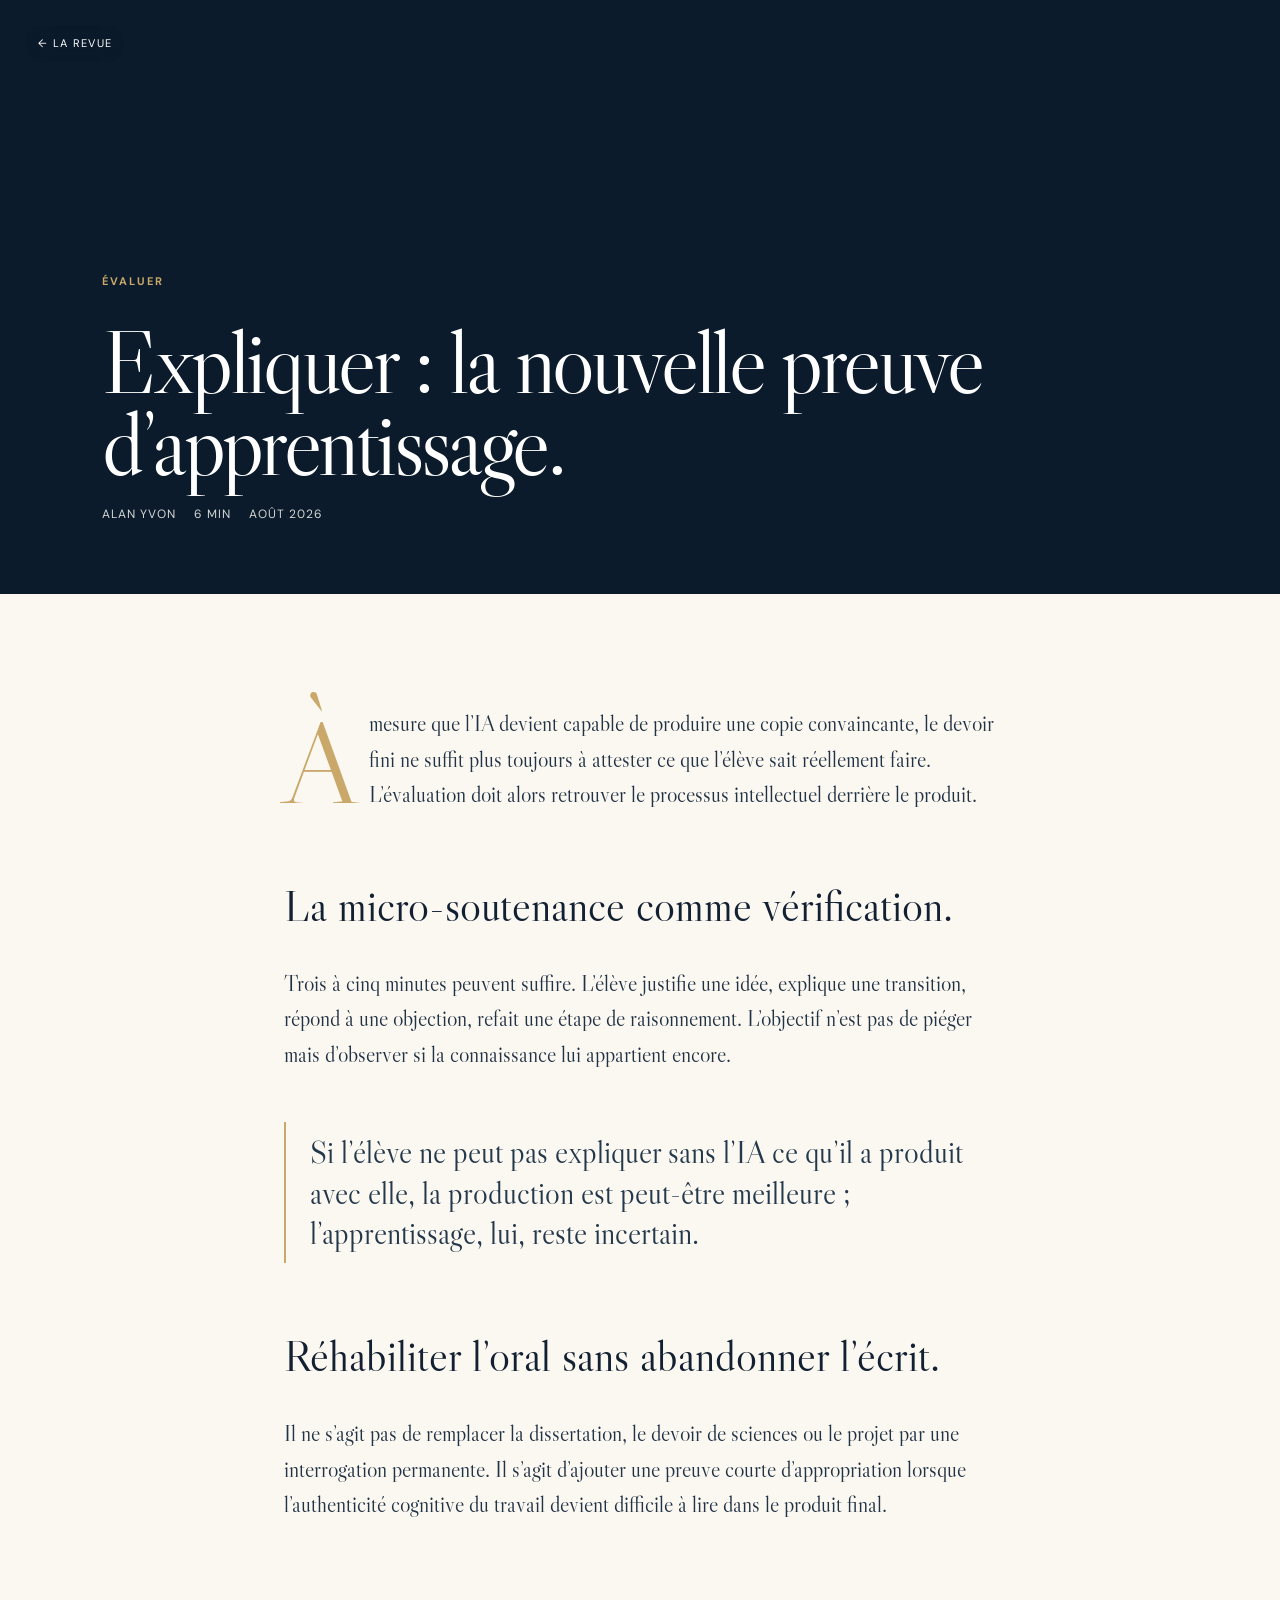
==== article-expliquer.html @ 268024e8 "Add files via upload" ====
<!doctype html><html lang="fr"><head><meta charset="utf-8"><meta name="viewport" content="width=device-width, initial-scale=1"><title>Expliquer : la nouvelle preuve d’apprentissage</title><link rel="preconnect" href="https://fonts.googleapis.com"><link rel="preconnect" href="https://fonts.gstatic.com" crossorigin><link href="https://fonts.googleapis.com/css2?family=DM+Sans:wght@400;500;600;700&family=Libre+Caslon+Display&display=swap" rel="stylesheet"><link rel="stylesheet" href="styles.css"></head><body><a class="back-home" href="index.html">← La revue</a><section class="article-hero"><p class="kicker">Évaluer</p><h1>Expliquer : la nouvelle preuve d’apprentissage.</h1><div class="meta"><span>Alan Yvon</span><span>6 min</span><span>Août 2026</span></div></section><article class="article-body"><p>À mesure que l’IA devient capable de produire une copie convaincante, le devoir fini ne suffit plus toujours à attester ce que l’élève sait réellement faire. L’évaluation doit alors retrouver le processus intellectuel derrière le produit.</p><h2>La micro-soutenance comme vérification.</h2><p>Trois à cinq minutes peuvent suffire. L’élève justifie une idée, explique une transition, répond à une objection, refait une étape de raisonnement. L’objectif n’est pas de piéger mais d’observer si la connaissance lui appartient encore.</p><blockquote>Si l’élève ne peut pas expliquer sans l’IA ce qu’il a produit avec elle, la production est peut-être meilleure ; l’apprentissage, lui, reste incertain.</blockquote><h2>Réhabiliter l’oral sans abandonner l’écrit.</h2><p>Il ne s’agit pas de remplacer la dissertation, le devoir de sciences ou le projet par une interrogation permanente. Il s’agit d’ajouter une preuve courte d’appropriation lorsque l’authenticité cognitive du travail devient difficile à lire dans le produit final.</p></article></body></html>
---- styles.css ----
:root{
  --navy:#0b1b2b;
  --navy-2:#10263c;
  --cream:#f4efe4;
  --paper:#fbf8f1;
  --gold:#c9a86a;
  --ink:#122032;
  --muted:#6f746f;
  --line:rgba(18,32,50,.16);
  --white:#fffdf8;
  --shadow:0 20px 60px rgba(7,22,38,.12);
}
*{box-sizing:border-box}
html{scroll-behavior:smooth}
body{margin:0;background:var(--paper);color:var(--ink);font-family:"DM Sans",system-ui,-apple-system,BlinkMacSystemFont,"Segoe UI",sans-serif;line-height:1.55}
a{color:inherit;text-decoration:none}
img{max-width:100%;display:block}
.site-shell{overflow:hidden}
.topline{height:5px;background:linear-gradient(90deg,var(--gold),#e8d7b4,var(--gold))}
.header{position:fixed;z-index:50;top:5px;left:0;right:0;display:flex;align-items:center;justify-content:space-between;padding:18px 28px;color:var(--white);mix-blend-mode:normal;transition:.35s;background:linear-gradient(180deg,rgba(11,27,43,.78),rgba(11,27,43,0))}
.header.scrolled{background:rgba(11,27,43,.96);backdrop-filter:blur(18px);box-shadow:0 10px 30px rgba(0,0,0,.12)}
.brand{display:flex;gap:14px;align-items:center}
.brand-mark{width:38px;height:38px;border:1px solid rgba(255,255,255,.45);display:grid;place-items:center;border-radius:50%;font-family:"Libre Caslon Display",serif;font-size:18px;color:var(--gold)}
.brand-copy{display:flex;flex-direction:column;line-height:1.05}
.brand-copy strong{font-family:"Libre Caslon Display",serif;font-size:21px;font-weight:400;letter-spacing:.01em}
.brand-copy span{font-size:10px;letter-spacing:.14em;text-transform:uppercase;color:#e6d7b8;margin-top:3px}
.nav{display:flex;gap:22px;align-items:center;font-size:11px;letter-spacing:.09em;text-transform:uppercase}
.nav a{opacity:.86}.nav a:hover{opacity:1;color:var(--gold)}
.index-btn{border:1px solid rgba(255,255,255,.45);padding:10px 13px;border-radius:999px;cursor:pointer;background:transparent;color:white;font:inherit;letter-spacing:.09em;text-transform:uppercase}
.hero{min-height:100vh;background:var(--navy);color:var(--white);display:grid;grid-template-columns:1.08fr .92fr;position:relative}
.hero::before{content:"";position:absolute;inset:0;background:radial-gradient(circle at 72% 30%,rgba(201,168,106,.15),transparent 28%),linear-gradient(135deg,transparent 0 48%,rgba(255,255,255,.025) 48% 49%,transparent 49% 100%)}
.hero-copy{padding:150px 5.5vw 90px;display:flex;flex-direction:column;justify-content:center;position:relative;z-index:2}
.kicker{font-size:11px;letter-spacing:.18em;text-transform:uppercase;color:var(--gold);font-weight:700}
.hero h1{font-family:"Libre Caslon Display",serif;font-weight:400;font-size:clamp(56px,7vw,116px);line-height:.88;letter-spacing:-.045em;margin:24px 0 24px;max-width:1000px}
.hero h1 em{font-style:italic;color:#ead9b6}
.hero-deck{max-width:670px;font-family:"Libre Caslon Display",serif;font-size:clamp(21px,2vw,31px);line-height:1.25;color:#f0eadf;margin:0 0 28px}
.meta{display:flex;gap:18px;align-items:center;font-size:12px;color:#d6d7d6;text-transform:uppercase;letter-spacing:.08em}
.read-link{display:inline-flex;align-items:center;gap:12px;margin-top:28px;color:var(--gold);font-size:12px;font-weight:700;letter-spacing:.12em;text-transform:uppercase}
.read-link::after{content:"→";font-size:18px;transition:.2s}.read-link:hover::after{transform:translateX(5px)}
.hero-art{position:relative;display:grid;place-items:center;overflow:hidden}
.prism-scene{width:min(78%,620px);aspect-ratio:1/1;position:relative;filter:drop-shadow(0 30px 60px rgba(0,0,0,.25))}
.prism-outline{position:absolute;inset:12%;clip-path:polygon(50% 0,100% 88%,0 88%);border:1px solid transparent;background:linear-gradient(150deg,rgba(255,255,255,.34),rgba(255,255,255,.04));opacity:.9}
.beam{position:absolute;height:1px;background:linear-gradient(90deg,transparent,var(--gold),#fff6de,transparent);transform-origin:left center;opacity:.9}
.beam.b1{width:74%;left:0;top:45%;transform:rotate(-5deg)}
.beam.b2{width:78%;left:45%;top:46%;transform:rotate(13deg)}
.beam.b3{width:75%;left:45%;top:46%;transform:rotate(-17deg)}
.beam.b4{width:68%;left:45%;top:46%;transform:rotate(29deg)}
.hero-number{position:absolute;right:4vw;bottom:3vh;font-family:"Libre Caslon Display",serif;font-size:18vw;color:rgba(255,255,255,.035);line-height:1;z-index:1}
.scroll-cue{position:absolute;bottom:24px;left:5.5vw;font-size:10px;letter-spacing:.16em;text-transform:uppercase;color:#d9d2c4;display:flex;gap:12px;align-items:center;z-index:3}
.scroll-cue i{display:block;width:50px;height:1px;background:var(--gold)}
.section{padding:110px 5.5vw}
.intro{background:var(--cream);display:grid;grid-template-columns:.75fr 1.25fr;gap:10vw;align-items:start}
.section-no{font-family:"Libre Caslon Display",serif;font-size:16vw;color:rgba(11,27,43,.06);line-height:.8}
.intro h2,.editorial h2,.terrain h2,.newsletter h2{font-family:"Libre Caslon Display",serif;font-weight:400;font-size:clamp(44px,5vw,78px);line-height:.98;margin:0 0 26px;letter-spacing:-.025em}
.intro p{font-size:18px;max-width:760px;color:#344252}
.statement{font-family:"Libre Caslon Display",serif;font-size:clamp(28px,3vw,48px);line-height:1.15;margin-top:40px;padding-left:26px;border-left:2px solid var(--gold)}
.prisme{background:var(--navy);color:white;padding:120px 5.5vw;position:relative}
.prisme-head{display:flex;justify-content:space-between;gap:60px;align-items:end;margin-bottom:60px}
.prisme h2{font-family:"Libre Caslon Display",serif;font-size:clamp(72px,10vw,160px);font-weight:400;letter-spacing:-.06em;margin:0;line-height:.8}
.prisme p{max-width:560px;color:#d7d9da;font-size:17px}
.prisme-grid{display:grid;grid-template-columns:repeat(6,1fr);border-top:1px solid rgba(255,255,255,.18);border-bottom:1px solid rgba(255,255,255,.18)}
.prisme-item{padding:32px 20px 40px;border-right:1px solid rgba(255,255,255,.14);min-height:240px;position:relative;transition:.3s;cursor:pointer}
.prisme-item:last-child{border-right:0}.prisme-item:hover,.prisme-item.active{background:rgba(201,168,106,.12)}
.prisme-letter{font-family:"Libre Caslon Display",serif;font-size:84px;color:var(--gold);line-height:1}
.prisme-word{font-size:12px;letter-spacing:.15em;text-transform:uppercase;margin-top:20px;color:#fff}
.prisme-desc{font-size:13px;color:#bdc1c3;margin-top:18px;opacity:.9}
.prisme-note{margin-top:28px;font-family:"Libre Caslon Display",serif;font-size:25px;color:#eadcc0}
.editorial{background:var(--paper)}
.editorial-head{display:flex;justify-content:space-between;align-items:end;gap:40px;margin-bottom:52px}
.editorial-grid{display:grid;grid-template-columns:1.35fr .65fr;gap:22px}
.article-card{border-top:1px solid var(--line);padding-top:18px;position:relative;min-height:260px;display:flex;flex-direction:column;justify-content:space-between}
.article-card.large{grid-row:span 2;min-height:560px;background:var(--cream);padding:32px}
.card-kicker{font-size:10px;letter-spacing:.16em;text-transform:uppercase;color:#8a6d3f;font-weight:700}
.article-card h3{font-family:"Libre Caslon Display",serif;font-size:clamp(28px,3vw,52px);line-height:1.02;font-weight:400;margin:16px 0 12px;letter-spacing:-.02em}
.article-card.large h3{font-size:clamp(48px,5vw,76px);max-width:830px}
.article-card p{color:#59616a;max-width:650px}
.card-foot{display:flex;justify-content:space-between;align-items:end;margin-top:28px;font-size:11px;letter-spacing:.08em;text-transform:uppercase;color:#70777d}
.arrow{font-size:28px;color:var(--gold)}
.terrain{background:linear-gradient(180deg,var(--cream),#efe8d9)}
.terrain-grid{display:grid;grid-template-columns:.9fr 1.1fr;gap:8vw;align-items:start}
.terrain-stack{display:grid;gap:18px}
.terrain-note{padding:26px;border:1px solid rgba(18,32,50,.13);background:rgba(255,255,255,.38)}
.terrain-note strong{font-family:"Libre Caslon Display",serif;font-size:28px;font-weight:400;display:block;margin-bottom:8px}
.index-panel{position:fixed;inset:0;background:rgba(11,27,43,.985);z-index:100;color:white;transform:translateY(-105%);transition:.45s cubic-bezier(.2,.8,.2,1);padding:90px 6vw 40px;overflow:auto}
.index-panel.open{transform:translateY(0)}
.index-close{position:absolute;top:28px;right:28px;background:none;border:1px solid rgba(255,255,255,.35);color:white;border-radius:999px;padding:10px 14px;cursor:pointer}
.index-panel h2{font-family:"Libre Caslon Display",serif;font-size:clamp(54px,8vw,120px);font-weight:400;margin:0 0 35px}
.index-links{display:grid;grid-template-columns:1fr 1fr;gap:0;border-top:1px solid rgba(255,255,255,.18)}
.index-links a{display:flex;justify-content:space-between;padding:22px 0;border-bottom:1px solid rgba(255,255,255,.18);font-family:"Libre Caslon Display",serif;font-size:clamp(28px,3vw,48px)}
.index-links span{font-family:"DM Sans",sans-serif;font-size:11px;letter-spacing:.12em;color:var(--gold);text-transform:uppercase}
.newsletter{background:var(--navy-2);color:white;display:grid;grid-template-columns:1.2fr .8fr;gap:10vw;align-items:end}
.newsletter p{color:#d2d6da;max-width:620px}
.subscribe{display:flex;border-bottom:1px solid rgba(255,255,255,.4)}
.subscribe input{flex:1;background:transparent;border:0;color:white;padding:16px 0;font:inherit;outline:none}.subscribe button{background:none;border:0;color:var(--gold);font-size:22px;cursor:pointer}
.footer{background:#081420;color:#aeb7bf;padding:30px 5.5vw 38px;display:flex;justify-content:space-between;gap:30px;font-size:11px;letter-spacing:.08em;text-transform:uppercase}
.article-hero{padding:150px 8vw 70px;background:var(--navy);color:white;min-height:66vh;display:flex;flex-direction:column;justify-content:end}
.article-hero h1{font-family:"Libre Caslon Display",serif;font-weight:400;font-size:clamp(56px,7vw,110px);line-height:.92;letter-spacing:-.04em;max-width:1200px;margin:20px 0}
.article-body{max-width:760px;margin:0 auto;padding:90px 24px 120px;font-family:"Libre Caslon Display",serif;font-size:22px;line-height:1.62;color:#223245}
.article-body p:first-of-type::first-letter{float:left;font-size:5.2em;line-height:.75;padding:14px 10px 0 0;color:var(--gold)}
.article-body h2{font-size:44px;line-height:1.05;margin-top:70px;font-weight:400;color:var(--ink)}
.article-body blockquote{margin:50px 0;padding:10px 0 10px 24px;border-left:2px solid var(--gold);font-size:31px;line-height:1.3;color:#24384b}
.back-home{position:fixed;z-index:40;top:25px;left:26px;color:white;font-size:11px;text-transform:uppercase;letter-spacing:.12em;background:rgba(11,27,43,.7);backdrop-filter:blur(10px);padding:10px 12px;border-radius:999px}
@media(max-width:900px){
 .header{padding:15px 18px}.nav{display:none}.brand-copy span{display:none}
 .hero{grid-template-columns:1fr;min-height:auto}.hero-copy{padding:130px 22px 70px;min-height:78vh}.hero-art{min-height:42vh}.hero-number{font-size:42vw}.scroll-cue{display:none}
 .section,.prisme{padding:78px 22px}.intro{grid-template-columns:1fr;gap:30px}.section-no{font-size:38vw}
 .prisme-head{display:block}.prisme h2{font-size:26vw}.prisme-grid{grid-template-columns:1fr 1fr}.prisme-item{min-height:210px}.prisme-item:nth-child(2n){border-right:0}
 .editorial-head{display:block}.editorial-grid{grid-template-columns:1fr}.article-card.large{min-height:450px}.terrain-grid,.newsletter{grid-template-columns:1fr;gap:50px}.index-links{grid-template-columns:1fr}.footer{flex-direction:column}
 .article-hero{padding:130px 22px 60px}.article-body{font-size:20px;padding-top:60px}.article-body h2{font-size:36px}
}
@media(max-width:560px){.prisme-grid{grid-template-columns:1fr}.prisme-item{border-right:0;border-bottom:1px solid rgba(255,255,255,.14);min-height:auto}.hero h1{font-size:16vw}.hero-deck{font-size:24px}.meta{flex-wrap:wrap}.article-card.large{padding:24px}.header{background:rgba(11,27,43,.9)}}
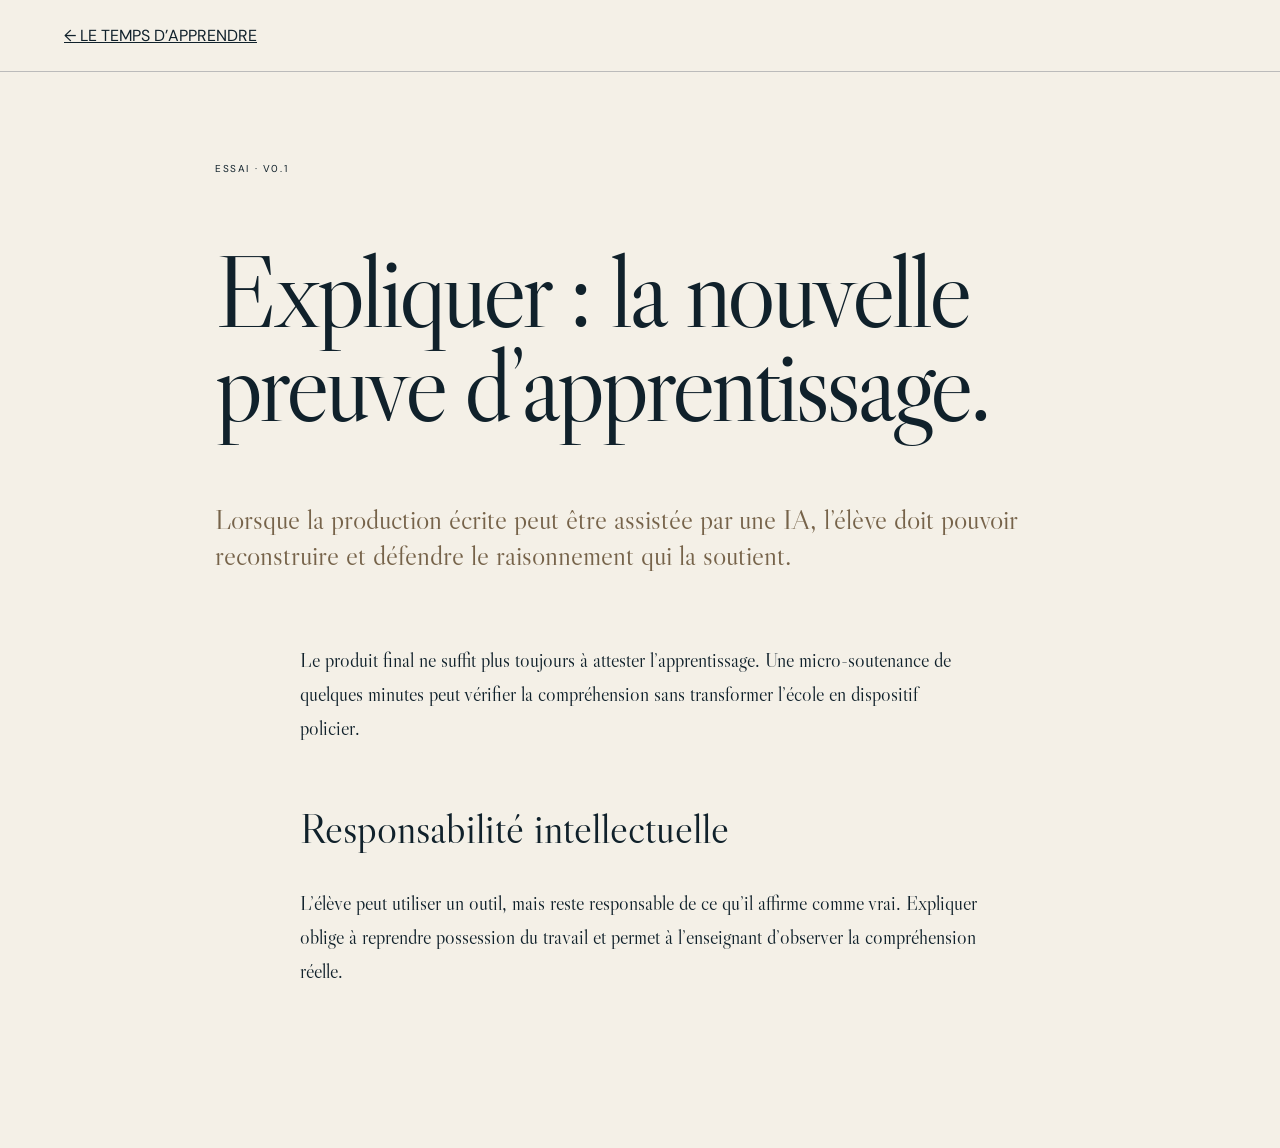
==== commit f197d703: "Add files via upload" ====
--- a/article-expliquer.html
+++ b/article-expliquer.html
@@ -1 +1 @@
-<!doctype html><html lang="fr"><head><meta charset="utf-8"><meta name="viewport" content="width=device-width, initial-scale=1"><title>Expliquer : la nouvelle preuve d’apprentissage</title><link rel="preconnect" href="https://fonts.googleapis.com"><link rel="preconnect" href="https://fonts.gstatic.com" crossorigin><link href="https://fonts.googleapis.com/css2?family=DM+Sans:wght@400;500;600;700&family=Libre+Caslon+Display&display=swap" rel="stylesheet"><link rel="stylesheet" href="styles.css"></head><body><a class="back-home" href="index.html">← La revue</a><section class="article-hero"><p class="kicker">Évaluer</p><h1>Expliquer : la nouvelle preuve d’apprentissage.</h1><div class="meta"><span>Alan Yvon</span><span>6 min</span><span>Août 2026</span></div></section><article class="article-body"><p>À mesure que l’IA devient capable de produire une copie convaincante, le devoir fini ne suffit plus toujours à attester ce que l’élève sait réellement faire. L’évaluation doit alors retrouver le processus intellectuel derrière le produit.</p><h2>La micro-soutenance comme vérification.</h2><p>Trois à cinq minutes peuvent suffire. L’élève justifie une idée, explique une transition, répond à une objection, refait une étape de raisonnement. L’objectif n’est pas de piéger mais d’observer si la connaissance lui appartient encore.</p><blockquote>Si l’élève ne peut pas expliquer sans l’IA ce qu’il a produit avec elle, la production est peut-être meilleure ; l’apprentissage, lui, reste incertain.</blockquote><h2>Réhabiliter l’oral sans abandonner l’écrit.</h2><p>Il ne s’agit pas de remplacer la dissertation, le devoir de sciences ou le projet par une interrogation permanente. Il s’agit d’ajouter une preuve courte d’appropriation lorsque l’authenticité cognitive du travail devient difficile à lire dans le produit final.</p></article></body></html>
+<!doctype html><html lang="fr"><head><meta charset="utf-8"><meta name="viewport" content="width=device-width,initial-scale=1"><title>Expliquer : la nouvelle preuve d’apprentissage.</title><link href="https://fonts.googleapis.com/css2?family=DM+Sans:wght@400;600&family=Libre+Caslon+Display&display=swap" rel="stylesheet"><style>body{margin:0;background:#f4f0e7;color:#10212b;font-family:"DM Sans"}header{padding:25px 5vw;border-bottom:1px solid #bbb}a{color:inherit}main{max-width:850px;margin:auto;padding:10vh 5vw}.k{font-size:10px;letter-spacing:.16em}h1{font:clamp(52px,8vw,105px)/.92 "Libre Caslon Display";letter-spacing:-.04em}.deck{font:28px/1.3 "Libre Caslon Display";color:#76634a}article{max-width:680px;margin:70px auto;font:20px/1.7 "Libre Caslon Display"}article h2{font:42px/1.1 "Libre Caslon Display";margin-top:60px}</style></head><body><header><a href="index.html">← LE TEMPS D’APPRENDRE</a></header><main><div class="k">ESSAI · V0.1</div><h1>Expliquer : la nouvelle preuve d’apprentissage.</h1><p class="deck">Lorsque la production écrite peut être assistée par une IA, l’élève doit pouvoir reconstruire et défendre le raisonnement qui la soutient.</p><article><p>Le produit final ne suffit plus toujours à attester l’apprentissage. Une micro-soutenance de quelques minutes peut vérifier la compréhension sans transformer l’école en dispositif policier.</p><h2>Responsabilité intellectuelle</h2><p>L’élève peut utiliser un outil, mais reste responsable de ce qu’il affirme comme vrai. Expliquer oblige à reprendre possession du travail et permet à l’enseignant d’observer la compréhension réelle.</p></article></main></body></html>
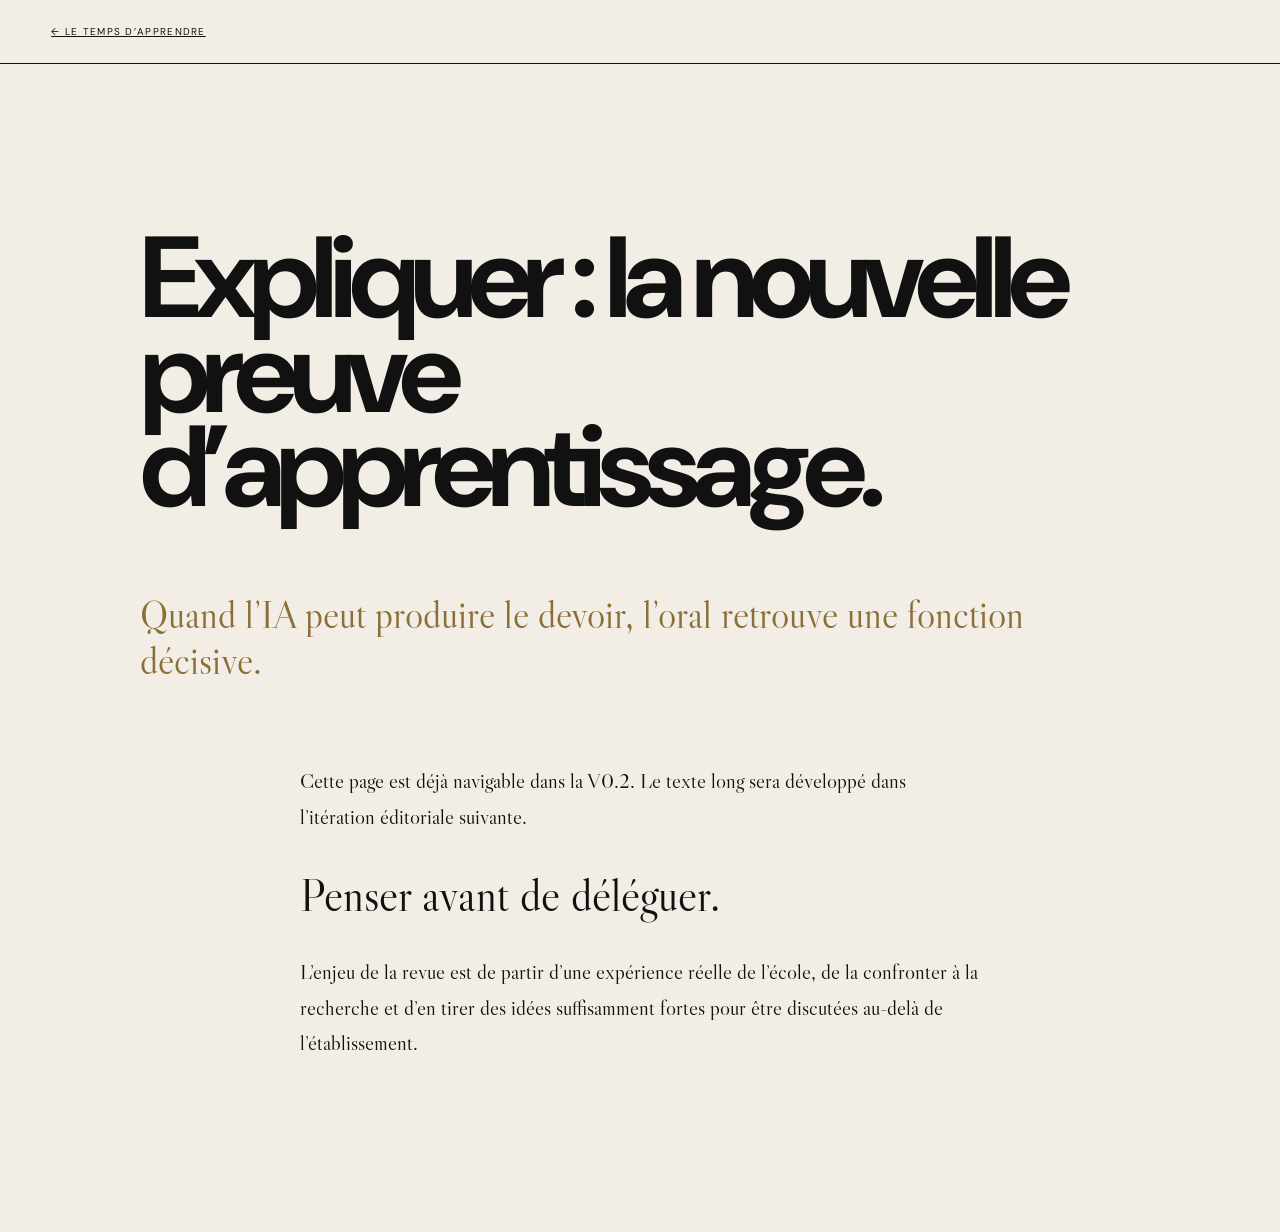
==== commit 1856d722: "Add files via upload" ====
--- a/article-expliquer.html
+++ b/article-expliquer.html
@@ -1 +1 @@
-<!doctype html><html lang="fr"><head><meta charset="utf-8"><meta name="viewport" content="width=device-width,initial-scale=1"><title>Expliquer : la nouvelle preuve d’apprentissage.</title><link href="https://fonts.googleapis.com/css2?family=DM+Sans:wght@400;600&family=Libre+Caslon+Display&display=swap" rel="stylesheet"><style>body{margin:0;background:#f4f0e7;color:#10212b;font-family:"DM Sans"}header{padding:25px 5vw;border-bottom:1px solid #bbb}a{color:inherit}main{max-width:850px;margin:auto;padding:10vh 5vw}.k{font-size:10px;letter-spacing:.16em}h1{font:clamp(52px,8vw,105px)/.92 "Libre Caslon Display";letter-spacing:-.04em}.deck{font:28px/1.3 "Libre Caslon Display";color:#76634a}article{max-width:680px;margin:70px auto;font:20px/1.7 "Libre Caslon Display"}article h2{font:42px/1.1 "Libre Caslon Display";margin-top:60px}</style></head><body><header><a href="index.html">← LE TEMPS D’APPRENDRE</a></header><main><div class="k">ESSAI · V0.1</div><h1>Expliquer : la nouvelle preuve d’apprentissage.</h1><p class="deck">Lorsque la production écrite peut être assistée par une IA, l’élève doit pouvoir reconstruire et défendre le raisonnement qui la soutient.</p><article><p>Le produit final ne suffit plus toujours à attester l’apprentissage. Une micro-soutenance de quelques minutes peut vérifier la compréhension sans transformer l’école en dispositif policier.</p><h2>Responsabilité intellectuelle</h2><p>L’élève peut utiliser un outil, mais reste responsable de ce qu’il affirme comme vrai. Expliquer oblige à reprendre possession du travail et permet à l’enseignant d’observer la compréhension réelle.</p></article></main></body></html>+<!doctype html><html lang="fr"><head><meta charset="utf-8"><meta name="viewport" content="width=device-width,initial-scale=1"><title>Expliquer : la nouvelle preuve d’apprentissage.</title><link href="https://fonts.googleapis.com/css2?family=DM+Sans:wght@400;700&family=Libre+Caslon+Display&display=swap" rel="stylesheet"><style>body{margin:0;background:#f2eee5;color:#111}header{padding:25px 4vw;border-bottom:1px solid;font:10px "DM Sans";letter-spacing:.13em}a{color:inherit}main{max-width:1000px;margin:auto;padding:10vh 5vw}h1{font:700 clamp(55px,9vw,120px)/.82 "DM Sans";letter-spacing:-.07em}.deck{font:clamp(24px,3vw,40px)/1.2 "Libre Caslon Display";color:#8b6e38}article{max-width:680px;margin:80px auto;font:21px/1.7 "Libre Caslon Display"}article h2{font:45px/1 "Libre Caslon Display"}</style></head><body><header><a href="index.html">← LE TEMPS D’APPRENDRE</a></header><main><h1>Expliquer : la nouvelle preuve d’apprentissage.</h1><p class="deck">Quand l’IA peut produire le devoir, l’oral retrouve une fonction décisive.</p><article><p>Cette page est déjà navigable dans la V0.2. Le texte long sera développé dans l’itération éditoriale suivante.</p><h2>Penser avant de déléguer.</h2><p>L’enjeu de la revue est de partir d’une expérience réelle de l’école, de la confronter à la recherche et d’en tirer des idées suffisamment fortes pour être discutées au-delà de l’établissement.</p></article></main></body></html>
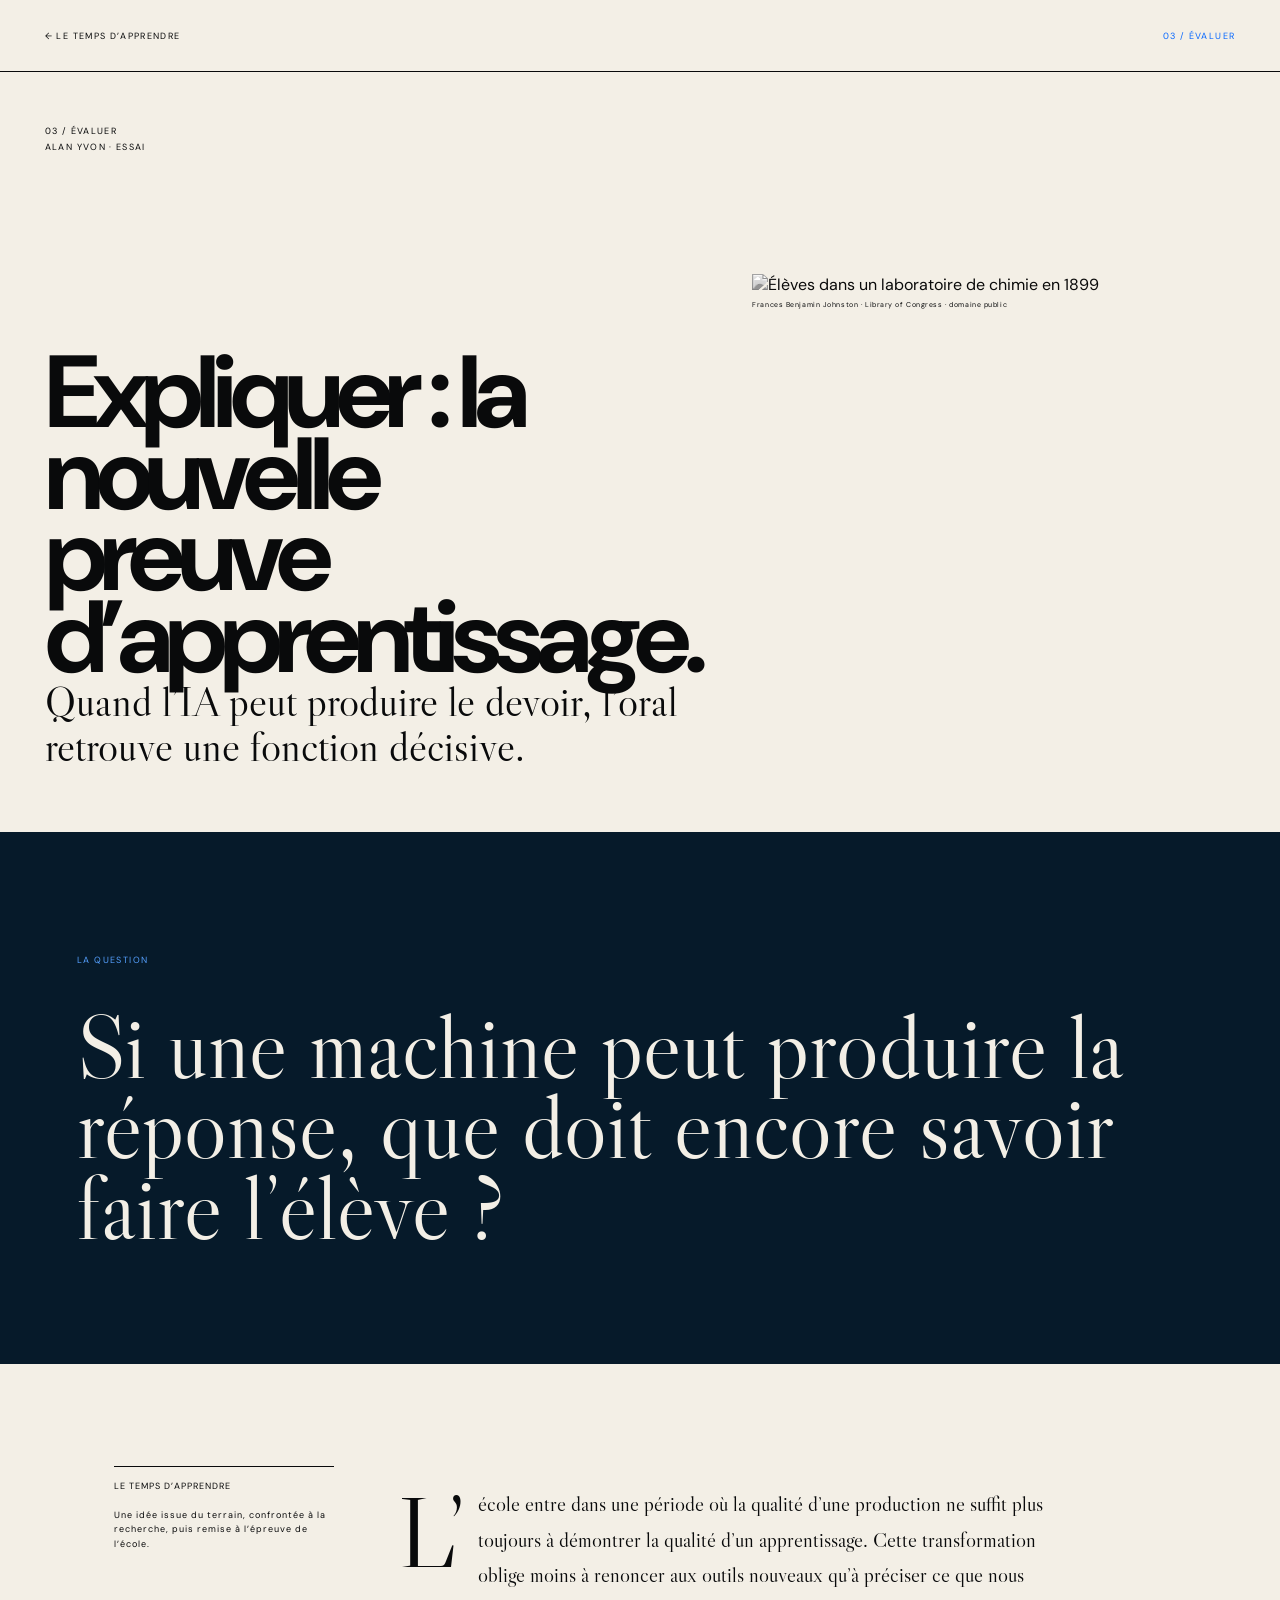
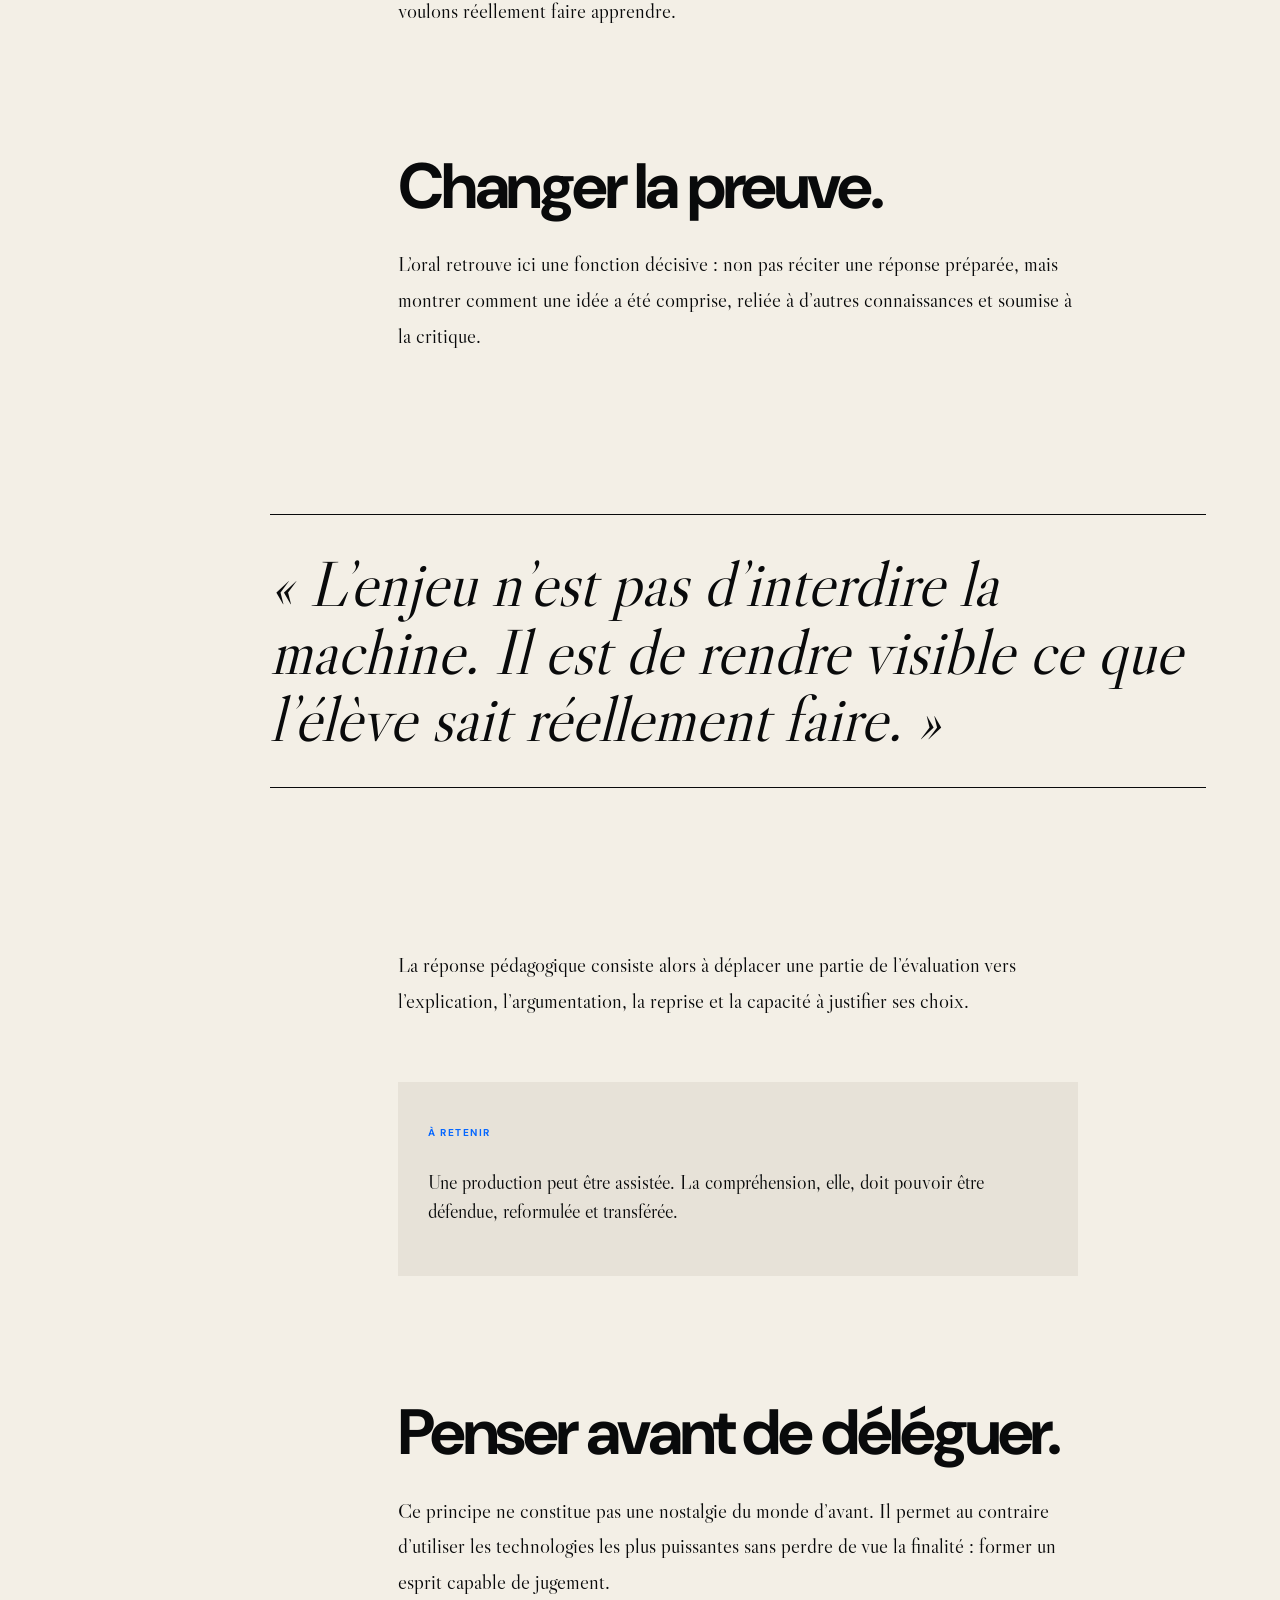
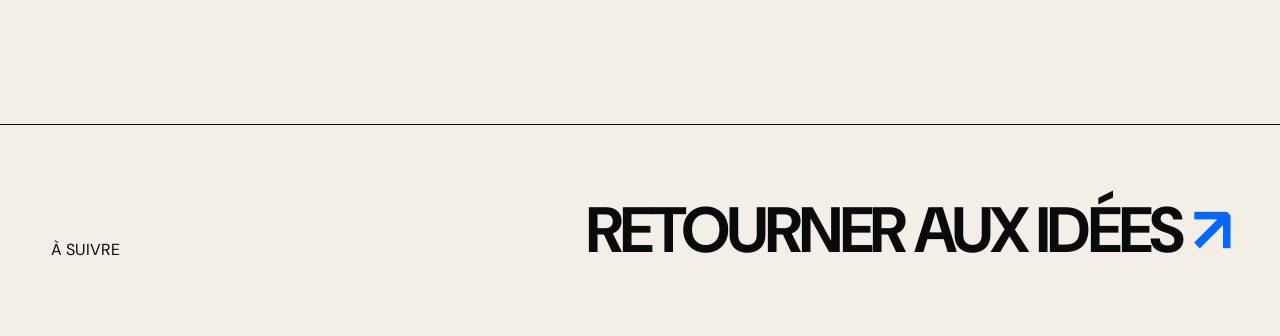
==== commit 7fd3a1ba: "Add files via upload" ====
--- a/article-expliquer.html
+++ b/article-expliquer.html
@@ -1 +1,6 @@
-<!doctype html><html lang="fr"><head><meta charset="utf-8"><meta name="viewport" content="width=device-width,initial-scale=1"><title>Expliquer : la nouvelle preuve d’apprentissage.</title><link href="https://fonts.googleapis.com/css2?family=DM+Sans:wght@400;700&family=Libre+Caslon+Display&display=swap" rel="stylesheet"><style>body{margin:0;background:#f2eee5;color:#111}header{padding:25px 4vw;border-bottom:1px solid;font:10px "DM Sans";letter-spacing:.13em}a{color:inherit}main{max-width:1000px;margin:auto;padding:10vh 5vw}h1{font:700 clamp(55px,9vw,120px)/.82 "DM Sans";letter-spacing:-.07em}.deck{font:clamp(24px,3vw,40px)/1.2 "Libre Caslon Display";color:#8b6e38}article{max-width:680px;margin:80px auto;font:21px/1.7 "Libre Caslon Display"}article h2{font:45px/1 "Libre Caslon Display"}</style></head><body><header><a href="index.html">← LE TEMPS D’APPRENDRE</a></header><main><h1>Expliquer : la nouvelle preuve d’apprentissage.</h1><p class="deck">Quand l’IA peut produire le devoir, l’oral retrouve une fonction décisive.</p><article><p>Cette page est déjà navigable dans la V0.2. Le texte long sera développé dans l’itération éditoriale suivante.</p><h2>Penser avant de déléguer.</h2><p>L’enjeu de la revue est de partir d’une expérience réelle de l’école, de la confronter à la recherche et d’en tirer des idées suffisamment fortes pour être discutées au-delà de l’établissement.</p></article></main></body></html>+<!doctype html><html lang="fr"><head><meta charset="utf-8"><meta name="viewport" content="width=device-width,initial-scale=1"><title>Expliquer : la nouvelle<br>preuve d’apprentissage. — Le Temps d’apprendre</title><link rel="preconnect" href="https://fonts.googleapis.com"><link rel="preconnect" href="https://fonts.gstatic.com" crossorigin><link href="https://fonts.googleapis.com/css2?family=DM+Sans:wght@400;500;600;700&family=Libre+Caslon+Display&display=swap" rel="stylesheet"><link rel="stylesheet" href="article.css"></head><body>
+<header class="article-top"><a href="index.html">← LE TEMPS D’APPRENDRE</a><span>03 / ÉVALUER</span></header>
+<main><section class="article-hero"><div class="article-meta">03 / ÉVALUER<br>ALAN YVON · ESSAI</div><div><h1>Expliquer : la nouvelle<br>preuve d’apprentissage.</h1><p class="deck">Quand l’IA peut produire le devoir, l’oral retrouve une fonction décisive.</p></div><figure class="article-photo"><img src="https://cdn.loc.gov/service/pnp/cph/3a10000/3a17000/3a17700/3a17787r.jpg" alt="Élèves dans un laboratoire de chimie en 1899"><figcaption>Frances Benjamin Johnston · Library of Congress · domaine public</figcaption></figure></section>
+<section class="question"><span>LA QUESTION</span><blockquote>Si une machine peut produire la réponse, que doit encore savoir faire l’élève ?</blockquote></section>
+<section class="article-body"><aside class="margin-note">LE TEMPS D’APPRENDRE<br><br>Une idée issue du terrain, confrontée à la recherche, puis remise à l’épreuve de l’école.</aside><article class="prose"><p>L’école entre dans une période où la qualité d’une production ne suffit plus toujours à démontrer la qualité d’un apprentissage. Cette transformation oblige moins à renoncer aux outils nouveaux qu’à préciser ce que nous voulons réellement faire apprendre.</p><h2>Changer la preuve.</h2><p>L’oral retrouve ici une fonction décisive : non pas réciter une réponse préparée, mais montrer comment une idée a été comprise, reliée à d’autres connaissances et soumise à la critique.</p><div class="pull">« L’enjeu n’est pas d’interdire la machine. Il est de rendre visible ce que l’élève sait réellement faire. »</div><p>La réponse pédagogique consiste alors à déplacer une partie de l’évaluation vers l’explication, l’argumentation, la reprise et la capacité à justifier ses choix.</p><div class="evidence"><b>À RETENIR</b><p>Une production peut être assistée. La compréhension, elle, doit pouvoir être défendue, reformulée et transférée.</p></div><h2>Penser avant de déléguer.</h2><p>Ce principe ne constitue pas une nostalgie du monde d’avant. Il permet au contraire d’utiliser les technologies les plus puissantes sans perdre de vue la finalité : former un esprit capable de jugement.</p></article></section>
+<section class="next"><span>À SUIVRE</span><a href="index.html#idees">RETOURNER AUX IDÉES <b>↗</b></a></section></main></body></html>
--- a/article.css
+++ b/article.css
@@ -0,0 +1 @@
+*{box-sizing:border-box}body{margin:0;background:#f3efe6;color:#090a0b;font-family:"DM Sans",sans-serif}a{color:inherit}.article-top{height:72px;border-bottom:1px solid;padding:0 3.5vw;display:flex;align-items:center;justify-content:space-between;font-size:9px;letter-spacing:.15em}.article-top a{text-decoration:none}.article-top span{color:#0667ff}.article-hero{min-height:760px;padding:5vw 3.5vw 3vw;position:relative;display:grid;grid-template-columns:1fr .9fr;gap:4vw;align-items:end}.article-meta{position:absolute;top:4vw;left:3.5vw;font-size:9px;letter-spacing:.15em;line-height:1.8}.article-hero h1{font:700 clamp(60px,8vw,125px)/.8 "DM Sans";letter-spacing:-.07em;margin:0;position:relative;z-index:2}.article-hero .deck{font:clamp(28px,3.3vw,50px)/1.05 "Libre Caslon Display";margin:0 0 2vw}.article-photo{height:520px;margin:0}.article-photo img{width:100%;height:100%;object-fit:cover;filter:grayscale(1)}figcaption{font-size:7px;letter-spacing:.08em;margin-top:5px}.question{background:#061a2a;color:#f3efe6;padding:9vw 6vw}.question span{font-size:9px;letter-spacing:.16em;color:#55a0ff}.question blockquote{margin:3vw 0 0;max-width:1200px;font:clamp(48px,7vw,105px)/.9 "Libre Caslon Display"}.article-body{max-width:1180px;margin:auto;padding:8vw 5vw;display:grid;grid-template-columns:220px minmax(0,680px);gap:5vw}.margin-note{font-size:9px;line-height:1.6;letter-spacing:.11em;border-top:1px solid;padding-top:12px}.prose{font:21px/1.7 "Libre Caslon Display"}.prose>p:first-child:first-letter{float:left;font:100px/.72 "Libre Caslon Display";padding:9px 12px 0 0}.prose h2{font:700 clamp(45px,5vw,72px)/.9 "DM Sans";letter-spacing:-.05em;margin:2em 0 .5em}.pull{margin:2.5em -10vw;font:italic clamp(35px,5vw,70px)/1.05 "Libre Caslon Display";border-top:1px solid;border-bottom:1px solid;padding:35px 0}.evidence{margin:3em 0;background:#e7e2d8;padding:30px;font-family:"DM Sans"}.evidence b{font-size:10px;letter-spacing:.15em;color:#0667ff}.evidence p{font:20px/1.45 "Libre Caslon Display"}.next{border-top:1px solid;padding:6vw 4vw;display:flex;justify-content:space-between;align-items:end}.next a{text-decoration:none;font:700 clamp(35px,5vw,70px)/.9 "DM Sans";letter-spacing:-.05em}.next b{color:#0667ff}@media(max-width:760px){.article-top{padding:0 5vw}.article-hero{min-height:auto;display:block;padding:30vw 4vw 12vw}.article-meta{top:9vw;left:5vw}.article-hero h1{font-size:14vw}.article-hero .deck{font-size:7.2vw;margin:8vw 0}.article-photo{height:460px;margin:8vw -4vw 0 14vw}.question{padding:16vw 5vw}.question blockquote{font-size:12vw}.article-body{display:block;padding:14vw 6vw}.margin-note{margin-bottom:12vw}.prose{font-size:20px}.pull{margin:2.5em -2vw;font-size:9vw}.next{padding:12vw 5vw;display:block}.next a{display:block;margin-top:20px}}
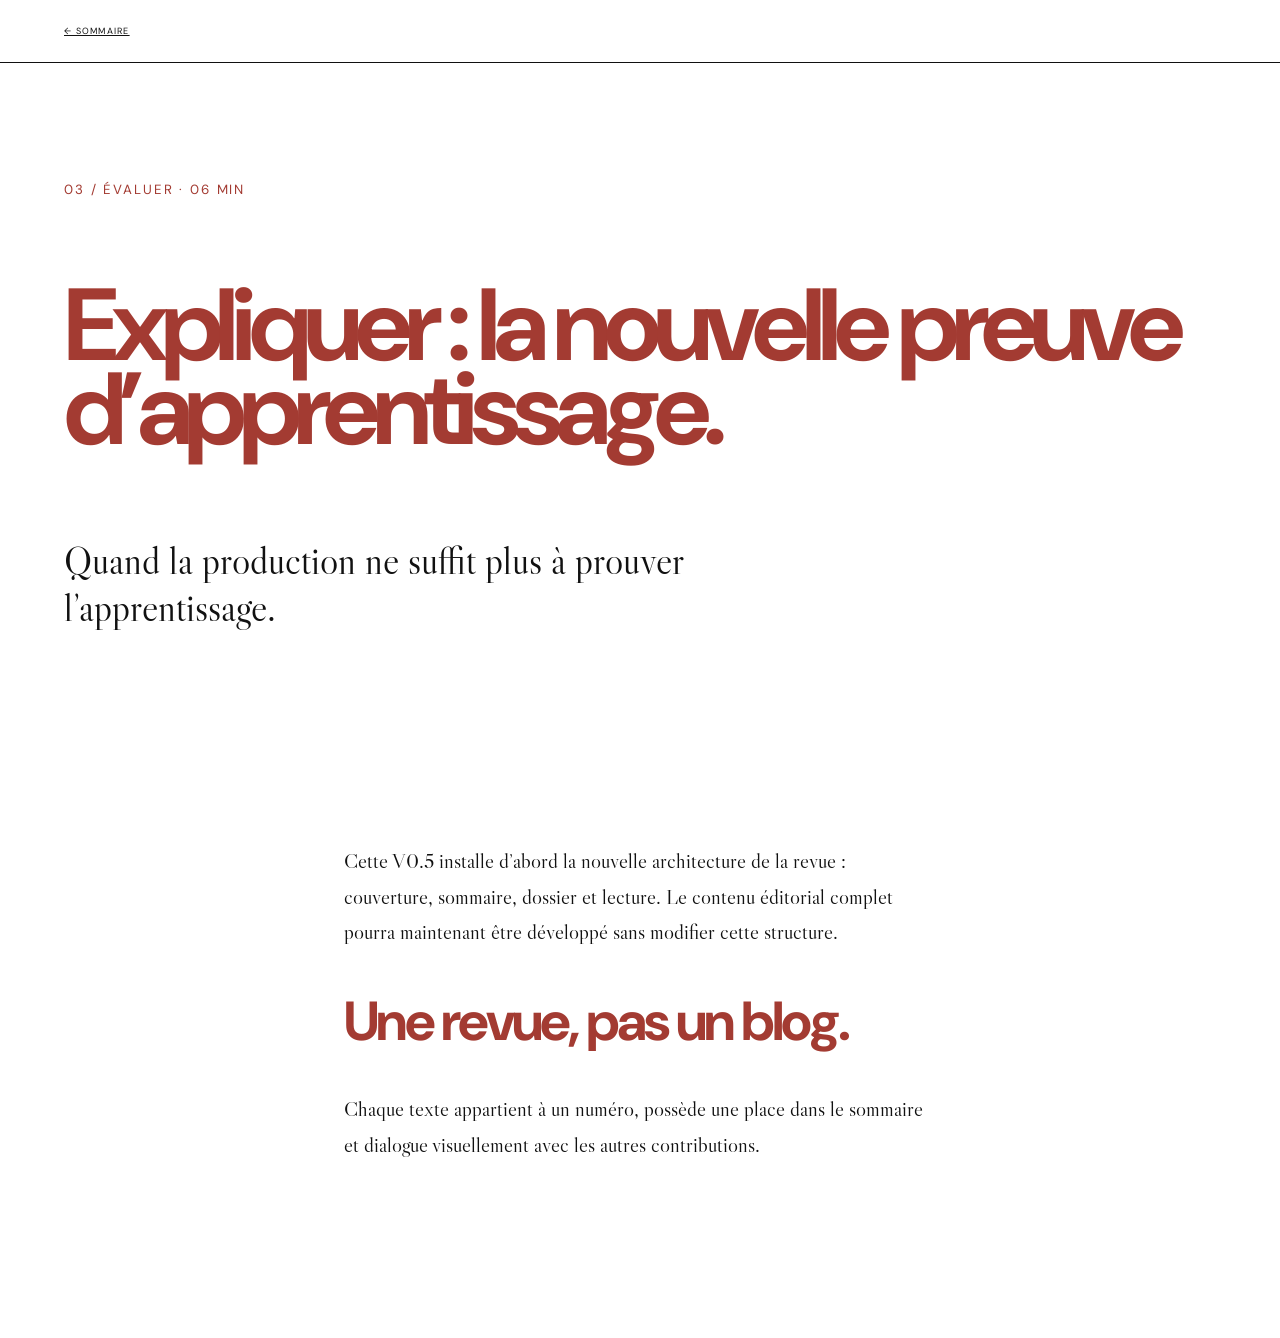
==== commit 329e347c: "Add files via upload" ====
--- a/article-expliquer.html
+++ b/article-expliquer.html
@@ -1,6 +1 @@
-<!doctype html><html lang="fr"><head><meta charset="utf-8"><meta name="viewport" content="width=device-width,initial-scale=1"><title>Expliquer : la nouvelle<br>preuve d’apprentissage. — Le Temps d’apprendre</title><link rel="preconnect" href="https://fonts.googleapis.com"><link rel="preconnect" href="https://fonts.gstatic.com" crossorigin><link href="https://fonts.googleapis.com/css2?family=DM+Sans:wght@400;500;600;700&family=Libre+Caslon+Display&display=swap" rel="stylesheet"><link rel="stylesheet" href="article.css"></head><body>
-<header class="article-top"><a href="index.html">← LE TEMPS D’APPRENDRE</a><span>03 / ÉVALUER</span></header>
-<main><section class="article-hero"><div class="article-meta">03 / ÉVALUER<br>ALAN YVON · ESSAI</div><div><h1>Expliquer : la nouvelle<br>preuve d’apprentissage.</h1><p class="deck">Quand l’IA peut produire le devoir, l’oral retrouve une fonction décisive.</p></div><figure class="article-photo"><img src="https://cdn.loc.gov/service/pnp/cph/3a10000/3a17000/3a17700/3a17787r.jpg" alt="Élèves dans un laboratoire de chimie en 1899"><figcaption>Frances Benjamin Johnston · Library of Congress · domaine public</figcaption></figure></section>
-<section class="question"><span>LA QUESTION</span><blockquote>Si une machine peut produire la réponse, que doit encore savoir faire l’élève ?</blockquote></section>
-<section class="article-body"><aside class="margin-note">LE TEMPS D’APPRENDRE<br><br>Une idée issue du terrain, confrontée à la recherche, puis remise à l’épreuve de l’école.</aside><article class="prose"><p>L’école entre dans une période où la qualité d’une production ne suffit plus toujours à démontrer la qualité d’un apprentissage. Cette transformation oblige moins à renoncer aux outils nouveaux qu’à préciser ce que nous voulons réellement faire apprendre.</p><h2>Changer la preuve.</h2><p>L’oral retrouve ici une fonction décisive : non pas réciter une réponse préparée, mais montrer comment une idée a été comprise, reliée à d’autres connaissances et soumise à la critique.</p><div class="pull">« L’enjeu n’est pas d’interdire la machine. Il est de rendre visible ce que l’élève sait réellement faire. »</div><p>La réponse pédagogique consiste alors à déplacer une partie de l’évaluation vers l’explication, l’argumentation, la reprise et la capacité à justifier ses choix.</p><div class="evidence"><b>À RETENIR</b><p>Une production peut être assistée. La compréhension, elle, doit pouvoir être défendue, reformulée et transférée.</p></div><h2>Penser avant de déléguer.</h2><p>Ce principe ne constitue pas une nostalgie du monde d’avant. Il permet au contraire d’utiliser les technologies les plus puissantes sans perdre de vue la finalité : former un esprit capable de jugement.</p></article></section>
-<section class="next"><span>À SUIVRE</span><a href="index.html#idees">RETOURNER AUX IDÉES <b>↗</b></a></section></main></body></html>+<!doctype html><html lang="fr"><head><meta charset="utf-8"><meta name="viewport" content="width=device-width,initial-scale=1"><title>Expliquer : la nouvelle preuve d’apprentissage.</title><link href="https://fonts.googleapis.com/css2?family=DM+Sans:wght@400;700&family=Libre+Caslon+Display&display=swap" rel="stylesheet"><link rel="stylesheet" href="article.css"></head><body><header><a href="index.html#sommaire">← SOMMAIRE</a></header><section class="hero"><small>03 / ÉVALUER · 06 MIN</small><h1>Expliquer : la nouvelle preuve d’apprentissage.</h1><p>Quand la production ne suffit plus à prouver l’apprentissage.</p></section><article class="body"><p>Cette V0.5 installe d’abord la nouvelle architecture de la revue : couverture, sommaire, dossier et lecture. Le contenu éditorial complet pourra maintenant être développé sans modifier cette structure.</p><h2>Une revue, pas un blog.</h2><p>Chaque texte appartient à un numéro, possède une place dans le sommaire et dialogue visuellement avec les autres contributions.</p></article></body></html>
--- a/article.css
+++ b/article.css
@@ -1 +1 @@
-*{box-sizing:border-box}body{margin:0;background:#f3efe6;color:#090a0b;font-family:"DM Sans",sans-serif}a{color:inherit}.article-top{height:72px;border-bottom:1px solid;padding:0 3.5vw;display:flex;align-items:center;justify-content:space-between;font-size:9px;letter-spacing:.15em}.article-top a{text-decoration:none}.article-top span{color:#0667ff}.article-hero{min-height:760px;padding:5vw 3.5vw 3vw;position:relative;display:grid;grid-template-columns:1fr .9fr;gap:4vw;align-items:end}.article-meta{position:absolute;top:4vw;left:3.5vw;font-size:9px;letter-spacing:.15em;line-height:1.8}.article-hero h1{font:700 clamp(60px,8vw,125px)/.8 "DM Sans";letter-spacing:-.07em;margin:0;position:relative;z-index:2}.article-hero .deck{font:clamp(28px,3.3vw,50px)/1.05 "Libre Caslon Display";margin:0 0 2vw}.article-photo{height:520px;margin:0}.article-photo img{width:100%;height:100%;object-fit:cover;filter:grayscale(1)}figcaption{font-size:7px;letter-spacing:.08em;margin-top:5px}.question{background:#061a2a;color:#f3efe6;padding:9vw 6vw}.question span{font-size:9px;letter-spacing:.16em;color:#55a0ff}.question blockquote{margin:3vw 0 0;max-width:1200px;font:clamp(48px,7vw,105px)/.9 "Libre Caslon Display"}.article-body{max-width:1180px;margin:auto;padding:8vw 5vw;display:grid;grid-template-columns:220px minmax(0,680px);gap:5vw}.margin-note{font-size:9px;line-height:1.6;letter-spacing:.11em;border-top:1px solid;padding-top:12px}.prose{font:21px/1.7 "Libre Caslon Display"}.prose>p:first-child:first-letter{float:left;font:100px/.72 "Libre Caslon Display";padding:9px 12px 0 0}.prose h2{font:700 clamp(45px,5vw,72px)/.9 "DM Sans";letter-spacing:-.05em;margin:2em 0 .5em}.pull{margin:2.5em -10vw;font:italic clamp(35px,5vw,70px)/1.05 "Libre Caslon Display";border-top:1px solid;border-bottom:1px solid;padding:35px 0}.evidence{margin:3em 0;background:#e7e2d8;padding:30px;font-family:"DM Sans"}.evidence b{font-size:10px;letter-spacing:.15em;color:#0667ff}.evidence p{font:20px/1.45 "Libre Caslon Display"}.next{border-top:1px solid;padding:6vw 4vw;display:flex;justify-content:space-between;align-items:end}.next a{text-decoration:none;font:700 clamp(35px,5vw,70px)/.9 "DM Sans";letter-spacing:-.05em}.next b{color:#0667ff}@media(max-width:760px){.article-top{padding:0 5vw}.article-hero{min-height:auto;display:block;padding:30vw 4vw 12vw}.article-meta{top:9vw;left:5vw}.article-hero h1{font-size:14vw}.article-hero .deck{font-size:7.2vw;margin:8vw 0}.article-photo{height:460px;margin:8vw -4vw 0 14vw}.question{padding:16vw 5vw}.question blockquote{font-size:12vw}.article-body{display:block;padding:14vw 6vw}.margin-note{margin-bottom:12vw}.prose{font-size:20px}.pull{margin:2.5em -2vw;font-size:9vw}.next{padding:12vw 5vw;display:block}.next a{display:block;margin-top:20px}}+*{box-sizing:border-box}body{margin:0;background:#fff;color:#111;font-family:"DM Sans",sans-serif}:root{--r:#a33b32}header{padding:25px 5vw;border-bottom:1px solid;font-size:9px;letter-spacing:.14em}a{color:inherit}.hero{padding:9vw 5vw}.hero small{color:var(--r);letter-spacing:.14em}.hero h1{font:700 clamp(58px,8vw,120px)/.82 "DM Sans";letter-spacing:-.07em;color:var(--r)}.hero p{font:clamp(28px,3vw,45px) "Libre Caslon Display";max-width:800px}.body{max-width:720px;margin:auto;padding:3vw 5vw 12vw;font:21px/1.7 "Libre Caslon Display"}.body h2{font:700 55px/.9 "DM Sans";color:var(--r);letter-spacing:-.05em}
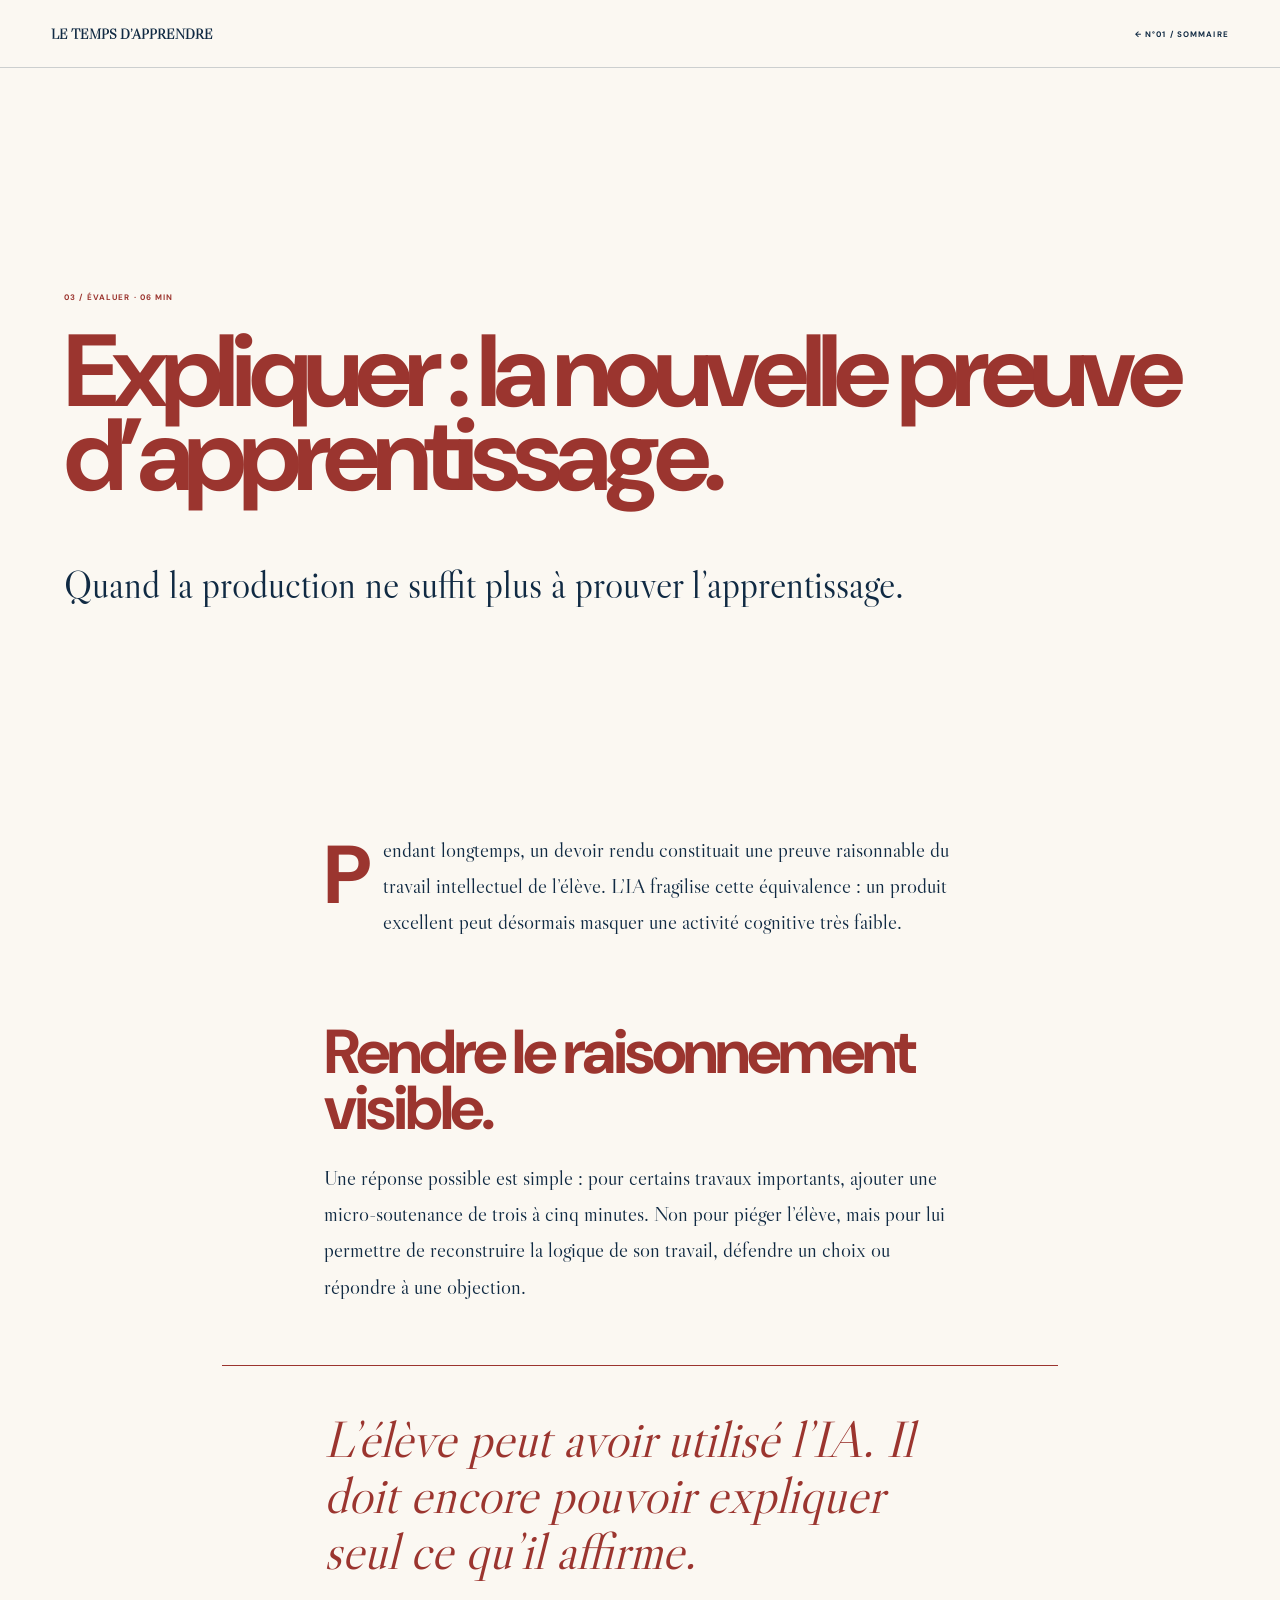
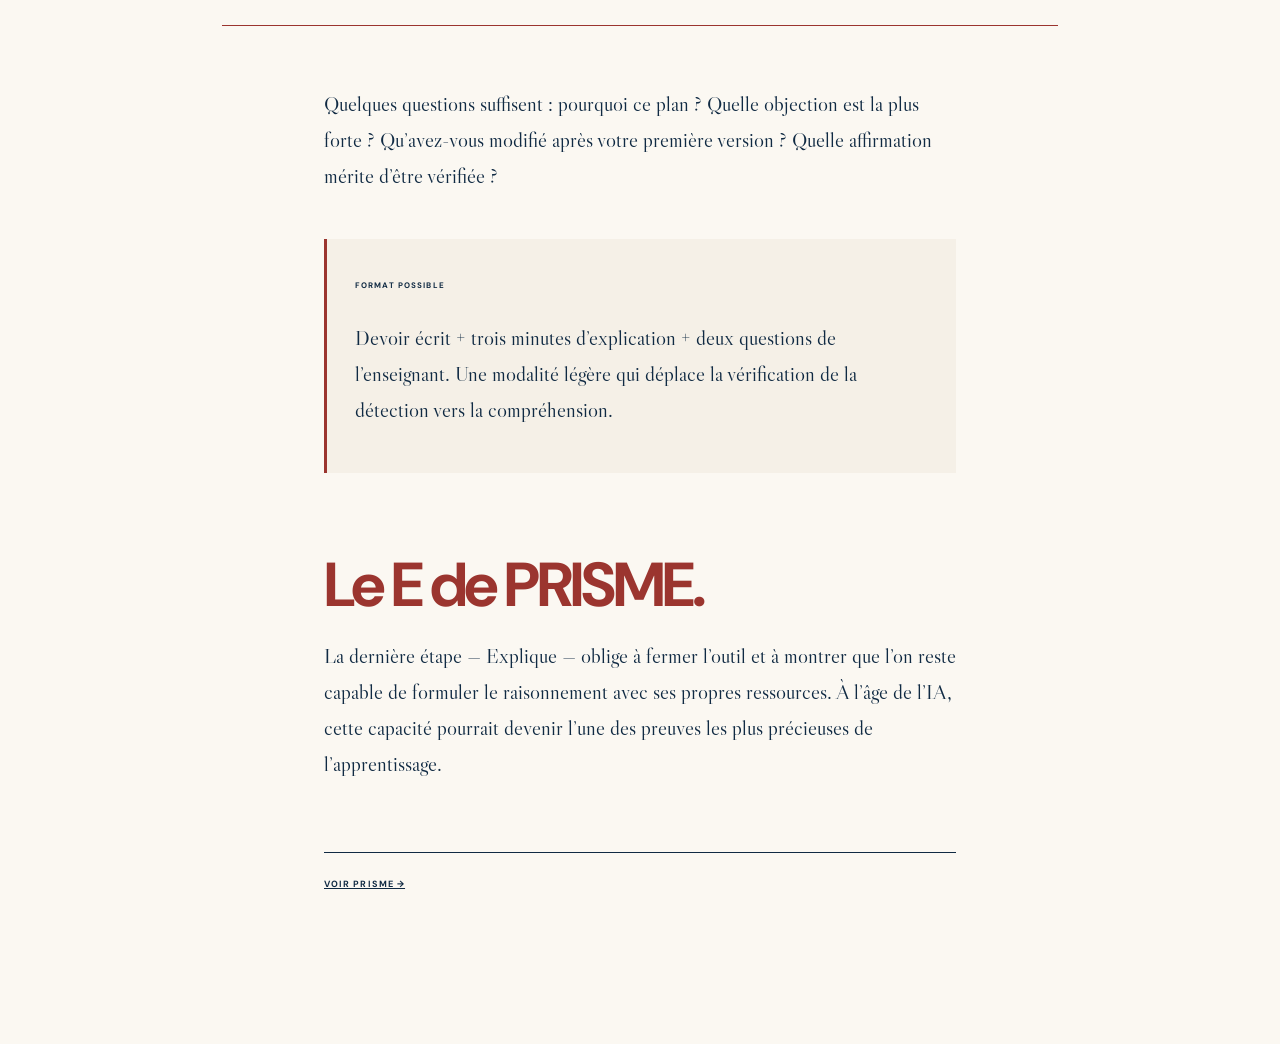
==== commit e7e03abb: "Add files via upload" ====
--- a/article-expliquer.html
+++ b/article-expliquer.html
@@ -1 +1 @@
-<!doctype html><html lang="fr"><head><meta charset="utf-8"><meta name="viewport" content="width=device-width,initial-scale=1"><title>Expliquer : la nouvelle preuve d’apprentissage.</title><link href="https://fonts.googleapis.com/css2?family=DM+Sans:wght@400;700&family=Libre+Caslon+Display&display=swap" rel="stylesheet"><link rel="stylesheet" href="article.css"></head><body><header><a href="index.html#sommaire">← SOMMAIRE</a></header><section class="hero"><small>03 / ÉVALUER · 06 MIN</small><h1>Expliquer : la nouvelle preuve d’apprentissage.</h1><p>Quand la production ne suffit plus à prouver l’apprentissage.</p></section><article class="body"><p>Cette V0.5 installe d’abord la nouvelle architecture de la revue : couverture, sommaire, dossier et lecture. Le contenu éditorial complet pourra maintenant être développé sans modifier cette structure.</p><h2>Une revue, pas un blog.</h2><p>Chaque texte appartient à un numéro, possède une place dans le sommaire et dialogue visuellement avec les autres contributions.</p></article></body></html>+<!doctype html><html lang="fr"><head><meta charset="utf-8"><meta name="viewport" content="width=device-width,initial-scale=1"><title>Expliquer : la nouvelle preuve d’apprentissage.</title><link href="https://fonts.googleapis.com/css2?family=DM+Sans:wght@400;700&family=IBM+Plex+Mono:wght@400;500&family=Libre+Caslon+Display:ital@0;1&display=swap" rel="stylesheet"><link rel="stylesheet" href="article.css"></head><body><header><a class="article-brand" href="index.html">LE TEMPS D’APPRENDRE</a><a href="numero-01.html#sommaire">← N°01 / SOMMAIRE</a></header><section class="hero"><small>03 / ÉVALUER · 06 MIN</small><h1>Expliquer : la nouvelle preuve d’apprentissage.</h1><p>Quand la production ne suffit plus à prouver l’apprentissage.</p></section><article class="body"><p>Pendant longtemps, un devoir rendu constituait une preuve raisonnable du travail intellectuel de l’élève. L’IA fragilise cette équivalence : un produit excellent peut désormais masquer une activité cognitive très faible.</p><h2>Rendre le raisonnement visible.</h2><p>Une réponse possible est simple : pour certains travaux importants, ajouter une micro-soutenance de trois à cinq minutes. Non pour piéger l’élève, mais pour lui permettre de reconstruire la logique de son travail, défendre un choix ou répondre à une objection.</p><blockquote>L’élève peut avoir utilisé l’IA. Il doit encore pouvoir expliquer seul ce qu’il affirme.</blockquote><p>Quelques questions suffisent : pourquoi ce plan&nbsp;? Quelle objection est la plus forte&nbsp;? Qu’avez-vous modifié après votre première version&nbsp;? Quelle affirmation mérite d’être vérifiée&nbsp;?</p><div class="article-note"><b>FORMAT POSSIBLE</b><p>Devoir écrit + trois minutes d’explication + deux questions de l’enseignant. Une modalité légère qui déplace la vérification de la détection vers la compréhension.</p></div><h2>Le E de PRISME.</h2><p>La dernière étape — Explique — oblige à fermer l’outil et à montrer que l’on reste capable de formuler le raisonnement avec ses propres ressources. À l’âge de l’IA, cette capacité pourrait devenir l’une des preuves les plus précieuses de l’apprentissage.</p><div class="article-end"><a href="numero-01.html#prisme">VOIR PRISME →</a></div></article></body></html>
--- a/article.css
+++ b/article.css
@@ -1 +1,3 @@
-*{box-sizing:border-box}body{margin:0;background:#fff;color:#111;font-family:"DM Sans",sans-serif}:root{--r:#a33b32}header{padding:25px 5vw;border-bottom:1px solid;font-size:9px;letter-spacing:.14em}a{color:inherit}.hero{padding:9vw 5vw}.hero small{color:var(--r);letter-spacing:.14em}.hero h1{font:700 clamp(58px,8vw,120px)/.82 "DM Sans";letter-spacing:-.07em;color:var(--r)}.hero p{font:clamp(28px,3vw,45px) "Libre Caslon Display";max-width:800px}.body{max-width:720px;margin:auto;padding:3vw 5vw 12vw;font:21px/1.7 "Libre Caslon Display"}.body h2{font:700 55px/.9 "DM Sans";color:var(--r);letter-spacing:-.05em}+*{box-sizing:border-box}:root{--navy:#102a43;--ivory:#f5f0e7;--paper:#fbf8f2;--red:#9b352f;--line:#cfc7bb;--serif:"Libre Caslon Display",Georgia,serif;--sans:"DM Sans",Arial,sans-serif;--mono:"IBM Plex Mono",monospace}
+body{margin:0;background:var(--paper);color:var(--navy);font-family:var(--sans)}a{color:inherit}header{height:68px;padding:0 4vw;border-bottom:1px solid rgba(16,42,67,.2);display:flex;justify-content:space-between;align-items:center;background:rgba(251,248,242,.94);position:sticky;top:0;z-index:10;backdrop-filter:blur(10px)}header a{text-decoration:none;font:700 8px var(--sans);letter-spacing:.14em}.article-brand{font-family:var(--serif);font-size:14px;letter-spacing:0}.hero{padding:9vw 5vw 7vw;min-height:74vh;display:flex;flex-direction:column;justify-content:flex-end}.hero small{color:var(--red);letter-spacing:.14em;font:700 8px var(--sans)}.hero h1{font:700 clamp(58px,8vw,120px)/.82 var(--sans);letter-spacing:-.07em;color:var(--red);max-width:1200px;margin:.28em 0}.hero p{font:clamp(28px,3vw,45px)/1.06 var(--serif);max-width:850px}.body{max-width:760px;margin:auto;padding:6vw 5vw 12vw;font:21px/1.72 var(--serif)}.body p:first-child:first-letter{float:left;font:700 82px/.75 var(--sans);color:var(--red);padding:13px 12px 0 0}.body h2{font:700 clamp(42px,5vw,62px)/.9 var(--sans);color:var(--red);letter-spacing:-.05em;margin:1.35em 0 .4em}.body blockquote{margin:60px -8vw;padding:45px 8vw;border-top:1px solid var(--red);border-bottom:1px solid var(--red);font:italic clamp(31px,4vw,52px)/1.1 var(--serif);color:var(--red)}.article-note{border-left:3px solid var(--red);background:var(--ivory);padding:24px 28px;margin:45px 0}.article-note b{font:700 8px var(--sans);letter-spacing:.14em}.article-end{margin-top:70px;padding-top:25px;border-top:1px solid var(--navy);font:700 9px var(--sans);letter-spacing:.12em}
+@media(max-width:650px){header{padding:0 5vw}.hero{padding:16vw 5vw 12vw}.hero h1{font-size:15vw}.body{padding:12vw 5vw 20vw;font-size:19px}.body h2{font-size:11vw}.body blockquote{margin:50px -2vw;padding:35px 2vw}}
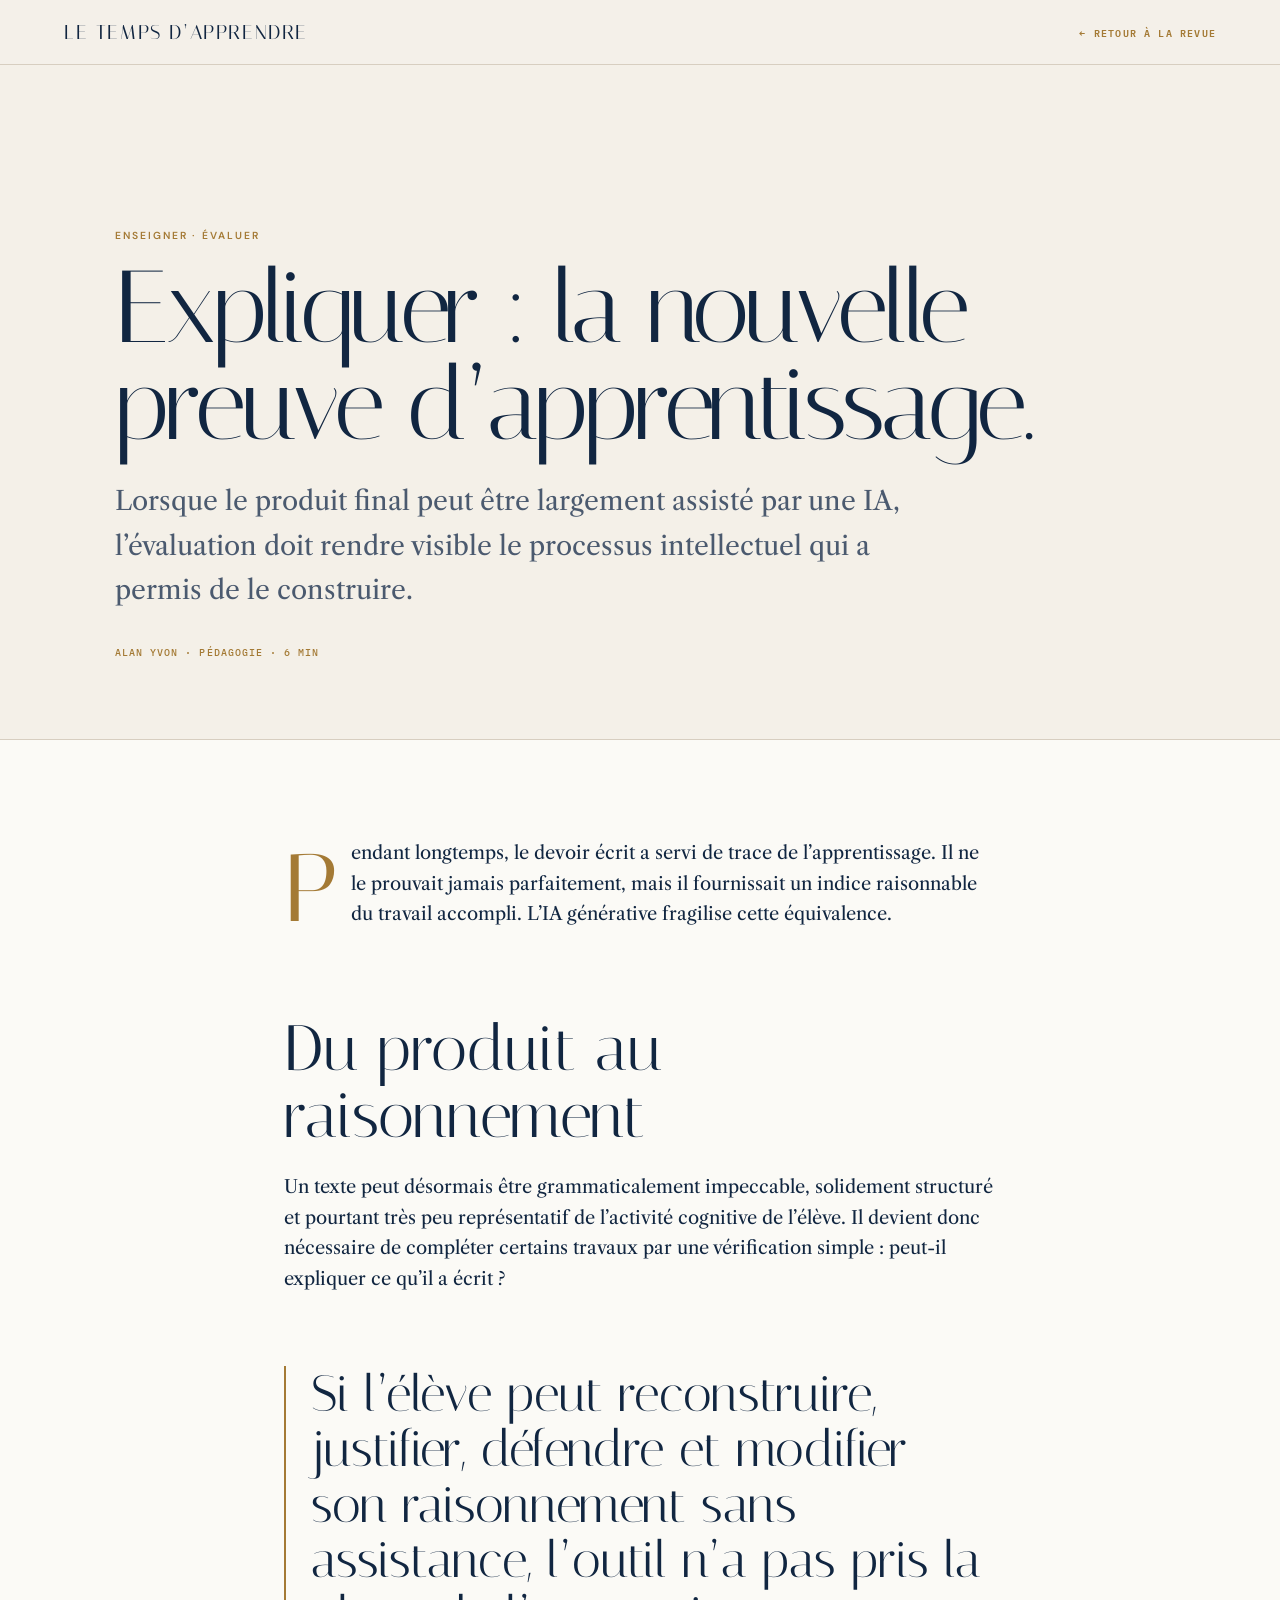
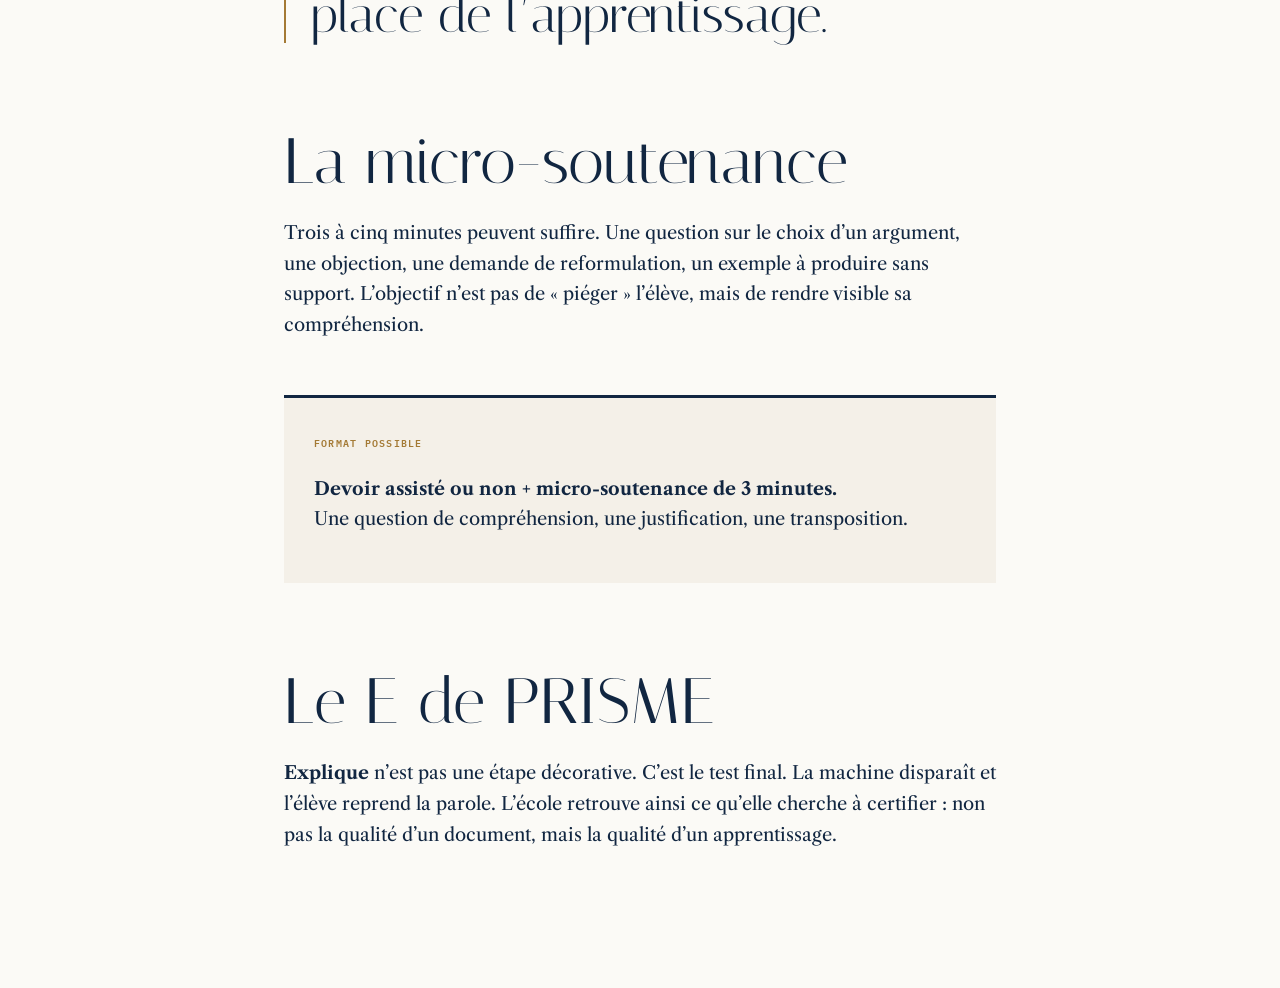
==== commit a717b6e7: "Add files via upload" ====
--- a/article-expliquer.html
+++ b/article-expliquer.html
@@ -1 +1 @@
-<!doctype html><html lang="fr"><head><meta charset="utf-8"><meta name="viewport" content="width=device-width,initial-scale=1"><title>Expliquer : la nouvelle preuve d’apprentissage.</title><link href="https://fonts.googleapis.com/css2?family=DM+Sans:wght@400;700&family=IBM+Plex+Mono:wght@400;500&family=Libre+Caslon+Display:ital@0;1&display=swap" rel="stylesheet"><link rel="stylesheet" href="article.css"></head><body><header><a class="article-brand" href="index.html">LE TEMPS D’APPRENDRE</a><a href="numero-01.html#sommaire">← N°01 / SOMMAIRE</a></header><section class="hero"><small>03 / ÉVALUER · 06 MIN</small><h1>Expliquer : la nouvelle preuve d’apprentissage.</h1><p>Quand la production ne suffit plus à prouver l’apprentissage.</p></section><article class="body"><p>Pendant longtemps, un devoir rendu constituait une preuve raisonnable du travail intellectuel de l’élève. L’IA fragilise cette équivalence : un produit excellent peut désormais masquer une activité cognitive très faible.</p><h2>Rendre le raisonnement visible.</h2><p>Une réponse possible est simple : pour certains travaux importants, ajouter une micro-soutenance de trois à cinq minutes. Non pour piéger l’élève, mais pour lui permettre de reconstruire la logique de son travail, défendre un choix ou répondre à une objection.</p><blockquote>L’élève peut avoir utilisé l’IA. Il doit encore pouvoir expliquer seul ce qu’il affirme.</blockquote><p>Quelques questions suffisent : pourquoi ce plan&nbsp;? Quelle objection est la plus forte&nbsp;? Qu’avez-vous modifié après votre première version&nbsp;? Quelle affirmation mérite d’être vérifiée&nbsp;?</p><div class="article-note"><b>FORMAT POSSIBLE</b><p>Devoir écrit + trois minutes d’explication + deux questions de l’enseignant. Une modalité légère qui déplace la vérification de la détection vers la compréhension.</p></div><h2>Le E de PRISME.</h2><p>La dernière étape — Explique — oblige à fermer l’outil et à montrer que l’on reste capable de formuler le raisonnement avec ses propres ressources. À l’âge de l’IA, cette capacité pourrait devenir l’une des preuves les plus précieuses de l’apprentissage.</p><div class="article-end"><a href="numero-01.html#prisme">VOIR PRISME →</a></div></article></body></html>+<!doctype html><html lang="fr"><head><meta charset="utf-8"><meta name="viewport" content="width=device-width,initial-scale=1"><title>Expliquer : la nouvelle preuve d’apprentissage — Le Temps d’apprendre</title><link rel="preconnect" href="https://fonts.googleapis.com"><link rel="preconnect" href="https://fonts.gstatic.com" crossorigin><link href="https://fonts.googleapis.com/css2?family=DM+Sans:wght@400;500;600&family=IBM+Plex+Mono:wght@400;500&family=Italiana&family=Libre+Caslon+Text:ital,wght@0,400;0,700;1,400&display=swap" rel="stylesheet"><link rel="stylesheet" href="revue.css"></head><body class="article-page"><header class="article-header"><a class="article-brand" href="index.html">LE TEMPS D’APPRENDRE</a><a class="article-back" href="index.html">← RETOUR À LA REVUE</a></header><main><section class="article-hero"><div class="article-hero-inner"><p class="eyebrow">ENSEIGNER · ÉVALUER</p><h1>Expliquer&nbsp;: la nouvelle preuve d’apprentissage.</h1><p class="article-deck">Lorsque le produit final peut être largement assisté par une IA, l’évaluation doit rendre visible le processus intellectuel qui a permis de le construire.</p><p class="article-meta">ALAN YVON · PÉDAGOGIE · 6 MIN</p></div></section><article class="longform"><p class="drop">Pendant longtemps, le devoir écrit a servi de trace de l’apprentissage. Il ne le prouvait jamais parfaitement, mais il fournissait un indice raisonnable du travail accompli. L’IA générative fragilise cette équivalence.</p><h2>Du produit au raisonnement</h2><p>Un texte peut désormais être grammaticalement impeccable, solidement structuré et pourtant très peu représentatif de l’activité cognitive de l’élève. Il devient donc nécessaire de compléter certains travaux par une vérification simple&nbsp;: peut-il expliquer ce qu’il a écrit&nbsp;?</p><blockquote>Si l’élève peut reconstruire, justifier, défendre et modifier son raisonnement sans assistance, l’outil n’a pas pris la place de l’apprentissage.</blockquote><h2>La micro-soutenance</h2><p>Trois à cinq minutes peuvent suffire. Une question sur le choix d’un argument, une objection, une demande de reformulation, un exemple à produire sans support. L’objectif n’est pas de «&nbsp;piéger&nbsp;» l’élève, mais de rendre visible sa compréhension.</p><div class="article-box"><b>FORMAT POSSIBLE</b><p><strong>Devoir assisté ou non + micro-soutenance de 3 minutes.</strong><br>Une question de compréhension, une justification, une transposition.</p></div><h2>Le E de PRISME</h2><p><strong>Explique</strong> n’est pas une étape décorative. C’est le test final. La machine disparaît et l’élève reprend la parole. L’école retrouve ainsi ce qu’elle cherche à certifier&nbsp;: non pas la qualité d’un document, mais la qualité d’un apprentissage.</p></article></main></body></html>
--- a/revue.css
+++ b/revue.css
@@ -0,0 +1,65 @@
+:root{--ink:#112641;--navy:#112641;--navy-deep:#08182a;--ivory:#f4f0e8;--paper:#fbfaf6;--gold:#a47a35;--gold-soft:#d6b77f;--muted:#6e7580;--line:#d7cec0;--serif:"Libre Caslon Text",Georgia,serif;--display:"Italiana",Georgia,serif;--sans:"DM Sans",Arial,sans-serif;--mono:"IBM Plex Mono",monospace}*{box-sizing:border-box}html{scroll-behavior:smooth}body{margin:0;background:var(--paper);color:var(--ink);font-family:var(--serif);line-height:1.68}a{color:inherit}.skip{position:absolute;left:-9999px}.skip:focus{left:1rem;top:1rem;background:#fff;padding:.7rem;z-index:100}.masthead{position:fixed;z-index:30;top:0;left:0;right:0;height:88px;display:grid;grid-template-columns:1fr auto 1fr;align-items:center;padding:0 clamp(20px,4vw,64px);color:var(--ivory);border-bottom:1px solid rgba(255,255,255,.12);background:rgba(8,24,42,.42);backdrop-filter:blur(14px)}.school{display:flex;gap:14px;align-items:center;text-decoration:none}.monogram{width:44px;height:44px;display:grid;place-items:center;border:1px solid var(--gold);border-radius:50%;font:400 1.3rem var(--display);color:var(--gold)}.school-copy{display:flex;flex-direction:column}.school-copy strong{font:500 .74rem var(--sans);letter-spacing:.17em}.school-copy small,.issue{font:.63rem var(--mono);letter-spacing:.08em;color:#d5d9df}.issue{justify-self:center}.index-button{justify-self:end;border:1px solid var(--gold);background:transparent;color:var(--ivory);padding:12px 18px;font:500 .66rem var(--mono);letter-spacing:.18em;cursor:pointer}.index-button span{color:var(--gold)}.index-panel{position:fixed;inset:0;z-index:60;background:var(--navy);color:var(--ivory);padding:clamp(70px,8vw,110px) clamp(26px,6vw,90px);transform:translateY(-103%);transition:.45s cubic-bezier(.2,.7,.1,1)}.index-panel.open{transform:translateY(0)}.close-index{position:absolute;right:36px;top:26px;border:0;background:none;color:var(--ivory);font:300 2.2rem var(--sans);cursor:pointer}.index-panel nav{margin-top:46px}.index-panel nav a{display:grid;grid-template-columns:70px 1fr 1fr;gap:24px;align-items:end;padding:17px 0;border-top:1px solid rgba(255,255,255,.17);text-decoration:none}.index-panel nav span{font:.7rem var(--mono);color:var(--gold)}.index-panel nav b{font:400 clamp(2.2rem,5vw,5rem)/.95 var(--display)}.index-panel nav em{font-style:normal;color:#b9c0ca}.index-signature{margin-top:42px;font:400 1rem var(--mono);color:var(--gold)}
+.hero{position:relative;min-height:100svh;overflow:hidden;background:var(--navy-deep);color:var(--ivory)}.hero:before{content:"";position:absolute;inset:0;background:radial-gradient(circle at 72% 42%,rgba(164,122,53,.16),transparent 25%),linear-gradient(125deg,#071526 0%,#112641 58%,#09192c 100%)}.hero-grid{position:absolute;inset:0;background-image:linear-gradient(rgba(255,255,255,.045) 1px,transparent 1px),linear-gradient(90deg,rgba(255,255,255,.045) 1px,transparent 1px);background-size:6.25vw 6.25vw;mask-image:linear-gradient(90deg,transparent 3%,#000 25%,#000 100%)}.prism-lines{position:absolute;right:-6vw;top:8vh;width:62vw;height:82vh;transform:rotate(-7deg);opacity:.82}.prism-lines i{position:absolute;left:0;top:50%;height:1px;background:linear-gradient(90deg,transparent,var(--gold-soft),rgba(255,255,255,.4));transform-origin:left center;box-shadow:0 0 16px rgba(164,122,53,.28)}.prism-lines i:nth-child(1){width:84%;transform:rotate(-28deg)}.prism-lines i:nth-child(2){width:95%;transform:rotate(-17deg)}.prism-lines i:nth-child(3){width:100%;transform:rotate(-6deg)}.prism-lines i:nth-child(4){width:98%;transform:rotate(8deg)}.prism-lines i:nth-child(5){width:91%;transform:rotate(21deg)}.prism-lines i:nth-child(6){width:78%;transform:rotate(34deg)}.prism-lines:before{content:"";position:absolute;left:4%;top:39%;width:110px;height:110px;border:1px solid var(--gold);transform:rotate(45deg);animation:drift 12s ease-in-out infinite alternate}.prism-lines:after{content:"";position:absolute;right:15%;top:18%;width:260px;height:260px;border:1px solid rgba(255,255,255,.12);border-radius:50%;animation:drift 16s ease-in-out infinite alternate-reverse}.hero-brand{position:absolute;left:clamp(24px,6vw,88px);top:15vh;z-index:3;max-width:900px}.eyebrow,.section-num{font:600 .64rem/1.4 var(--sans);letter-spacing:.19em;text-transform:uppercase;color:var(--gold)}.hero h1{margin:.08em 0 0;font:400 clamp(4.5rem,9.7vw,10rem)/.84 var(--display);letter-spacing:-.04em}.typewriter{font:400 clamp(.9rem,1.45vw,1.25rem) var(--mono);letter-spacing:.04em;color:#e5e1d8}.typewriter span{animation:blink 1s steps(2,start) infinite}.tagline{font-size:clamp(1rem,1.6vw,1.3rem);margin-top:18px}.hero-story{position:absolute;z-index:3;right:clamp(26px,6vw,90px);bottom:9vh;width:min(580px,42vw);padding-left:30px;border-left:1px solid var(--gold)}.story-label{font:500 .64rem var(--sans);letter-spacing:.16em;color:var(--gold)}.hero-story h2{font:400 clamp(2.3rem,4vw,4.4rem)/1.02 var(--display);margin:.3em 0 .25em}.hero-story p:not(.story-label){color:#d9dde3;max-width:560px}.hero-story a{display:inline-block;margin-top:8px;color:var(--gold-soft);text-decoration:none;border-bottom:1px solid currentColor;padding-bottom:4px}.edition-stamp{position:absolute;left:clamp(24px,6vw,88px);bottom:7vh;display:flex;align-items:center;gap:14px;color:var(--gold)}.edition-stamp span{font:400 4.2rem/1 var(--display)}.edition-stamp small{font:500 .58rem/1.35 var(--mono);letter-spacing:.12em}.scroll{position:absolute;right:3vw;bottom:3vh;color:var(--ivory);font-size:2rem;text-decoration:none}
+.question{background:var(--ivory);padding:clamp(110px,14vw,195px) clamp(24px,7vw,110px)}.question h2{max-width:1250px;margin:.18em 0;font:400 clamp(4rem,8vw,8rem)/.98 var(--display);letter-spacing:-.04em}.question>p:last-child{max-width:820px;font-size:clamp(1.18rem,2vw,1.6rem)}
+.prisme{background:var(--navy);color:var(--ivory);padding:clamp(95px,11vw,155px) clamp(24px,5vw,80px)}.prisme header{max-width:1120px;margin:auto}.mono{font-family:var(--mono);font-size:.68rem;letter-spacing:.12em;text-transform:uppercase}.gold{color:var(--gold-soft)}.dark{color:var(--gold)}.prisme h2{margin:.02em 0;font:400 clamp(6rem,14vw,14rem)/.8 var(--display);letter-spacing:.08em}.prisme-lead{font-size:clamp(1.25rem,2.6vw,2rem);max-width:850px}.prisme-grid{max-width:1450px;margin:78px auto 0;display:grid;grid-template-columns:repeat(6,1fr);border-top:1px solid rgba(255,255,255,.2);border-left:1px solid rgba(255,255,255,.2)}.prisme-card{appearance:none;text-align:left;color:inherit;background:transparent;min-height:315px;padding:25px;border:0;border-right:1px solid rgba(255,255,255,.2);border-bottom:1px solid rgba(255,255,255,.2);cursor:pointer;transition:.25s ease}.prisme-card:hover,.prisme-card.active{background:var(--ivory);color:var(--ink);transform:translateY(-6px)}.prisme-card span{font:400 clamp(4.2rem,7vw,7.5rem)/.9 var(--display);color:var(--gold)}.prisme-card h3{font:600 .72rem var(--sans);letter-spacing:.14em}.prisme-card p{font:1rem/1.55 var(--serif);color:#cad1db}.prisme-card.active p,.prisme-card:hover p{color:#45546a}.prisme-focus{max-width:980px;margin:65px auto 0;padding-top:25px;border-top:1px solid var(--gold)}.prisme-focus span{font:500 .64rem var(--mono);letter-spacing:.13em;color:var(--gold-soft)}.prisme-focus blockquote{font:400 clamp(2.4rem,4.8vw,4.9rem)/1.07 var(--display);margin:.25em 0}.prisme-link{display:block;width:max-content;max-width:100%;margin:35px auto 0;color:var(--gold-soft);text-decoration:none;border-bottom:1px solid currentColor;padding-bottom:5px}
+.stories{padding:clamp(105px,12vw,175px) clamp(24px,6vw,90px);background:var(--paper)}.stories header h2{font:400 clamp(3.8rem,7vw,7rem)/1 var(--display);margin:.15em 0 .7em}.stories-grid{display:grid;grid-template-columns:1.25fr .85fr .85fr;border-top:1px solid var(--line);border-left:1px solid var(--line)}.stories-grid article{padding:38px;min-height:430px;border-right:1px solid var(--line);border-bottom:1px solid var(--line)}.stories-grid .story-primary{background:var(--ivory)}.stories-grid h3{font:400 clamp(2.3rem,3.8vw,4.4rem)/1.02 var(--display);margin:.35em 0}.stories-grid article:not(:first-child) h3{font-size:clamp(2rem,3vw,3.3rem)}.stories-grid a{text-decoration:none;color:var(--gold)}.coming{display:inline-block;margin-top:30px;font:600 .62rem var(--mono);letter-spacing:.12em;color:var(--gold)}
+.terrain{display:grid;grid-template-columns:minmax(150px,24vw) 1fr;gap:clamp(30px,6vw,95px);background:#e7dfd2;padding:clamp(100px,11vw,160px) clamp(24px,7vw,110px);align-items:center}.terrain-index{font:400 clamp(9rem,20vw,22rem)/.75 var(--display);color:rgba(17,38,65,.12)}.terrain h2{font:400 clamp(3.4rem,6.5vw,6.3rem)/1.02 var(--display);margin:.2em 0}.terrain>div:last-child>p:not(.section-num):not(.terrain-type){max-width:760px;font-size:1.2rem}.terrain-type{margin-top:38px!important;color:var(--gold)!important;font-size:.9rem!important}
+.think{position:relative;min-height:760px;background:var(--navy-deep);color:var(--ivory);overflow:hidden;padding:clamp(100px,10vw,160px) clamp(24px,7vw,110px)}.giant{position:absolute;left:-1vw;top:0;font:400 clamp(9rem,26vw,28rem)/.78 var(--display);color:rgba(255,255,255,.035);letter-spacing:-.05em}.think-copy{position:relative;margin-left:auto;max-width:820px}.think blockquote{font:400 clamp(3rem,6vw,6rem)/1.07 var(--display);margin:.35em 0}.author{color:var(--gold-soft);font:500 .75rem var(--mono);letter-spacing:.15em;text-transform:uppercase}.think-copy>p:last-child{font-size:1.2rem;max-width:650px;color:#c8d0dc;margin-top:60px}
+.newsletter{display:grid;grid-template-columns:1fr 1fr;gap:70px;background:var(--ivory);padding:clamp(90px,10vw,145px) clamp(24px,7vw,110px);align-items:end}.newsletter h2{font:400 clamp(3.2rem,5.7vw,5.5rem)/1.03 var(--display);margin:.2em 0}.newsletter label{display:block;font:500 .62rem var(--mono);letter-spacing:.12em;text-transform:uppercase;margin-bottom:12px}.email-row{display:flex;border-bottom:1px solid var(--ink)}.email-row input{flex:1;border:0;background:transparent;padding:15px 0;font:1rem var(--serif);outline:none}.email-row button{border:0;background:transparent;color:var(--gold);font:600 .66rem var(--mono);letter-spacing:.1em}.newsletter small{display:block;margin-top:12px;color:var(--muted);font:.62rem var(--mono)}footer{display:grid;grid-template-columns:1fr auto auto;align-items:end;gap:30px;background:#061424;color:var(--ivory);padding:70px clamp(24px,5vw,80px)}footer strong{display:block;font:400 2rem var(--display);letter-spacing:.08em}footer .small{font-size:.72rem;color:var(--gold-soft)}footer p,footer small{font-family:var(--mono);font-size:.65rem;color:#9da9b8}.reveal{opacity:0;transform:translateY(28px);transition:opacity .8s ease,transform .8s ease}.reveal.visible{opacity:1;transform:none}
+.article-page{background:var(--paper)}.article-header{position:sticky;top:0;z-index:20;display:flex;align-items:center;justify-content:space-between;padding:20px clamp(22px,5vw,70px);background:rgba(244,240,232,.94);backdrop-filter:blur(14px);border-bottom:1px solid var(--line)}.article-header a{text-decoration:none}.article-brand{font:400 1.25rem var(--display);letter-spacing:.08em}.article-back{font:600 .62rem var(--mono);letter-spacing:.12em;color:var(--gold)}.article-hero{padding:clamp(95px,12vw,165px) 24px 70px;background:var(--ivory);border-bottom:1px solid var(--line)}.article-hero-inner{max-width:1050px;margin:auto}.article-hero h1{font:400 clamp(4rem,8vw,8rem)/.95 var(--display);letter-spacing:-.04em;margin:.15em 0 .25em}.article-deck{font-size:clamp(1.25rem,2.3vw,1.65rem);max-width:820px;color:#4b5a6f}.article-meta{margin-top:32px;font:500 .65rem var(--mono);letter-spacing:.1em;color:var(--gold)}.longform{max-width:760px;margin:auto;padding:80px 24px 120px}.longform p{font-size:1.14rem}.longform .drop:first-letter{float:left;font:400 6rem/.75 var(--display);padding:15px 12px 0 0;color:var(--gold)}.longform h2{font:400 clamp(2.8rem,5vw,4.8rem)/1.04 var(--display);margin:1.35em 0 .35em}.longform blockquote{margin:1.4em 0;padding:0 0 0 25px;border-left:2px solid var(--gold);font:400 clamp(2rem,4vw,3.4rem)/1.08 var(--display)}.article-box{margin:55px 0;padding:30px;background:var(--ivory);border-top:3px solid var(--ink)}.article-box b{font:600 .65rem var(--mono);letter-spacing:.12em;color:var(--gold)}
+@keyframes blink{50%{opacity:0}}@keyframes drift{from{transform:translate(-10px,-12px) rotate(45deg)}to{transform:translate(22px,18px) rotate(56deg)}}@media(max-width:1000px){.masthead{grid-template-columns:1fr auto}.issue{display:none}.hero-brand{top:13vh}.hero-story{right:auto;left:clamp(24px,6vw,88px);bottom:8vh;width:min(650px,82vw)}.edition-stamp{display:none}.prism-lines{right:-18vw;width:85vw}.prisme-grid{grid-template-columns:repeat(2,1fr)}.stories-grid{grid-template-columns:1fr}.stories-grid article{min-height:auto}.newsletter{grid-template-columns:1fr}footer{grid-template-columns:1fr}.terrain{grid-template-columns:1fr}.terrain-index{display:none}}@media(max-width:640px){.masthead{height:72px;padding:0 18px}.school-copy{display:none}.index-button{padding:9px 12px}.hero{min-height:930px}.hero-brand{left:22px;right:22px;top:110px}.hero h1{font-size:clamp(3.6rem,17vw,6.2rem)}.hero-story{left:22px;right:22px;bottom:70px;width:auto;padding-left:18px}.hero-story h2{font-size:clamp(2.05rem,9.5vw,3.4rem)}.prism-lines{top:18vh;right:-60vw;width:150vw;opacity:.5}.question,.prisme,.stories,.terrain,.think,.newsletter{padding-left:22px;padding-right:22px}.question h2{font-size:clamp(3.3rem,14vw,5rem)}.prisme h2{font-size:clamp(5rem,25vw,8rem)}.prisme-grid{grid-template-columns:1fr}.prisme-card{min-height:210px}.index-panel nav a{grid-template-columns:40px 1fr}.index-panel nav em{grid-column:2}.giant{font-size:38vw}.email-row{display:block}.email-row button{padding:14px 0}.article-header{padding:16px 18px}.article-brand{font-size:1rem}}@media(prefers-reduced-motion:reduce){html{scroll-behavior:auto}.typewriter span,.prism-lines:before,.prism-lines:after{animation:none}.reveal{opacity:1;transform:none;transition:none}}
+
+/* V1 — correctif mobile : aucun texte incrusté dans une image, aucun chevauchement */
+html,body{max-width:100%;overflow-x:hidden}
+@media(max-width:640px){
+  .masthead{height:72px;padding:0 18px;background:rgba(8,24,42,.90);backdrop-filter:blur(12px)}
+  .monogram{width:40px;height:40px;font-size:1.15rem}
+  .school-copy{display:none}
+  .index-button{padding:10px 13px;font-size:.62rem;white-space:nowrap}
+  .hero{min-height:auto;padding:112px 22px 58px;display:flex;flex-direction:column;overflow:hidden}
+  .hero-brand{position:relative;left:auto;right:auto;top:auto;max-width:none;z-index:3}
+  .hero h1{font-size:clamp(3.05rem,15vw,4.85rem);line-height:.88;letter-spacing:-.035em;overflow-wrap:normal;word-break:normal}
+  .hero .eyebrow{max-width:280px;margin-bottom:12px}
+  .typewriter{font-size:.86rem;white-space:normal}
+  .tagline{font-size:1.05rem;max-width:310px}
+  .hero-story{position:relative;left:auto;right:auto;bottom:auto;width:auto;margin-top:72px;padding-left:16px;border-left:1px solid var(--gold);z-index:3}
+  .hero-story h2{font-size:clamp(2.15rem,9.2vw,3rem);line-height:1.02;margin:.35em 0 .32em}
+  .hero-story p:not(.story-label){font-size:1rem;line-height:1.55}
+  .story-label{font-size:.58rem;line-height:1.5}
+  .edition-stamp,.scroll{display:none}
+  .prism-lines{top:80px;right:-84vw;width:170vw;height:720px;opacity:.38;pointer-events:none}
+  .prism-lines:before{width:84px;height:84px}
+  .prism-lines:after{width:180px;height:180px}
+  .question,.prisme,.stories,.terrain,.think,.newsletter{padding-left:22px;padding-right:22px}
+  .question h2{font-size:clamp(3rem,13.5vw,4.7rem);line-height:.98}
+  .prisme h2{font-size:clamp(4.5rem,23vw,7.2rem);letter-spacing:.04em}
+  .prisme-grid{grid-template-columns:1fr}
+  .prisme-card{min-height:0;padding:24px}
+  .prisme-card span{font-size:4.4rem}
+  .prisme-card:hover,.prisme-card.active{transform:none}
+  .prisme-focus blockquote{font-size:clamp(2.1rem,9vw,3.1rem)}
+  .stories-grid{grid-template-columns:1fr}
+  .stories-grid article{padding:28px;min-height:auto}
+  .stories-grid h3,.stories-grid article:not(:first-child) h3{font-size:clamp(2rem,9vw,2.75rem)}
+  .terrain{grid-template-columns:1fr}
+  .terrain-index{display:none}
+  .terrain h2{font-size:clamp(2.8rem,12vw,4rem)}
+  .think{min-height:auto}
+  .think blockquote{font-size:clamp(2.55rem,11vw,4rem)}
+  .giant{font-size:38vw}
+  .newsletter{grid-template-columns:1fr;gap:42px}
+  .newsletter h2{font-size:clamp(2.8rem,12vw,4rem)}
+  .email-row{display:block}
+  .email-row input{width:100%}
+  .email-row button{padding:14px 0}
+  footer{grid-template-columns:1fr;padding:55px 22px}
+  .index-panel{padding:76px 22px 28px;overflow-y:auto}
+  .index-panel nav a{grid-template-columns:34px 1fr;gap:12px;padding:14px 0}
+  .index-panel nav b{font-size:clamp(1.75rem,9vw,2.7rem)}
+  .index-panel nav em{grid-column:2;font-size:.9rem}
+  .article-header{padding:16px 18px}
+  .article-brand{font-size:1rem}
+  .article-hero{padding-top:86px}
+  .article-hero h1{font-size:clamp(3.2rem,14vw,5rem)}
+  .longform{padding-left:22px;padding-right:22px}
+}
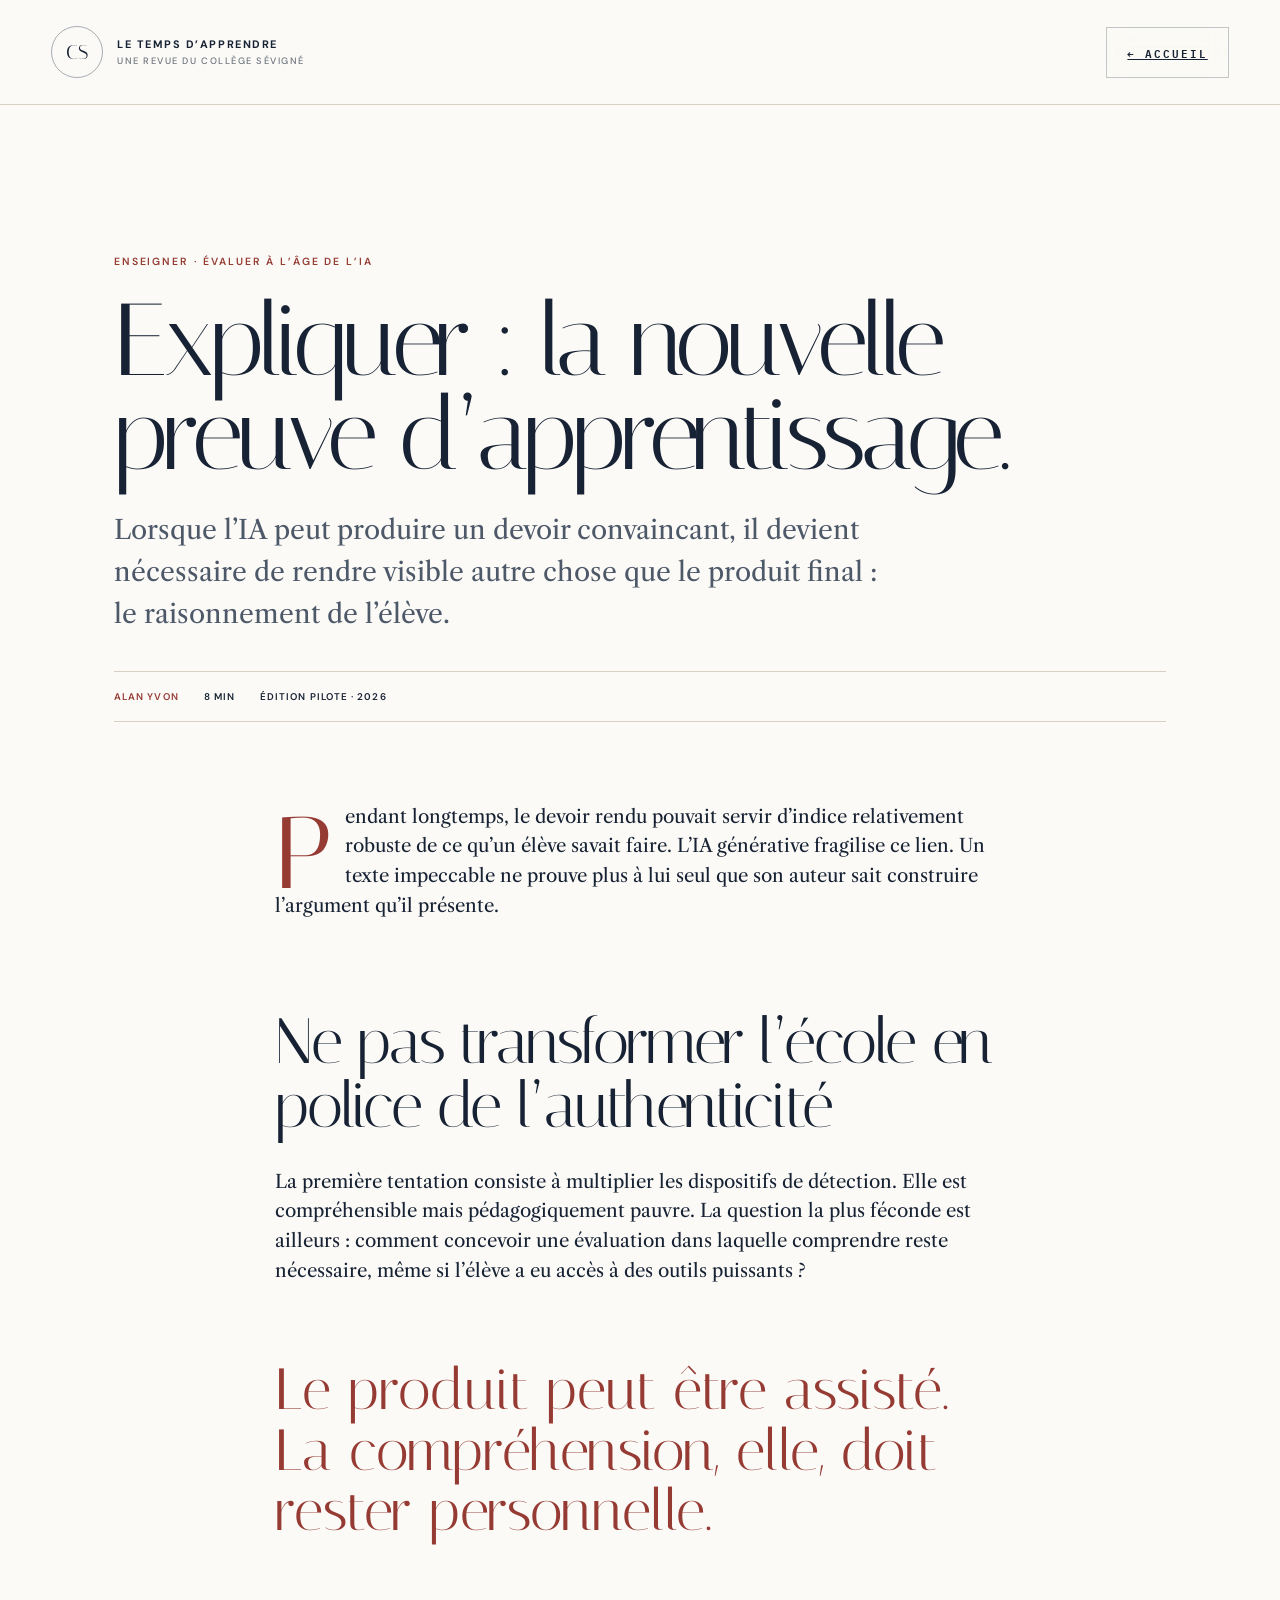
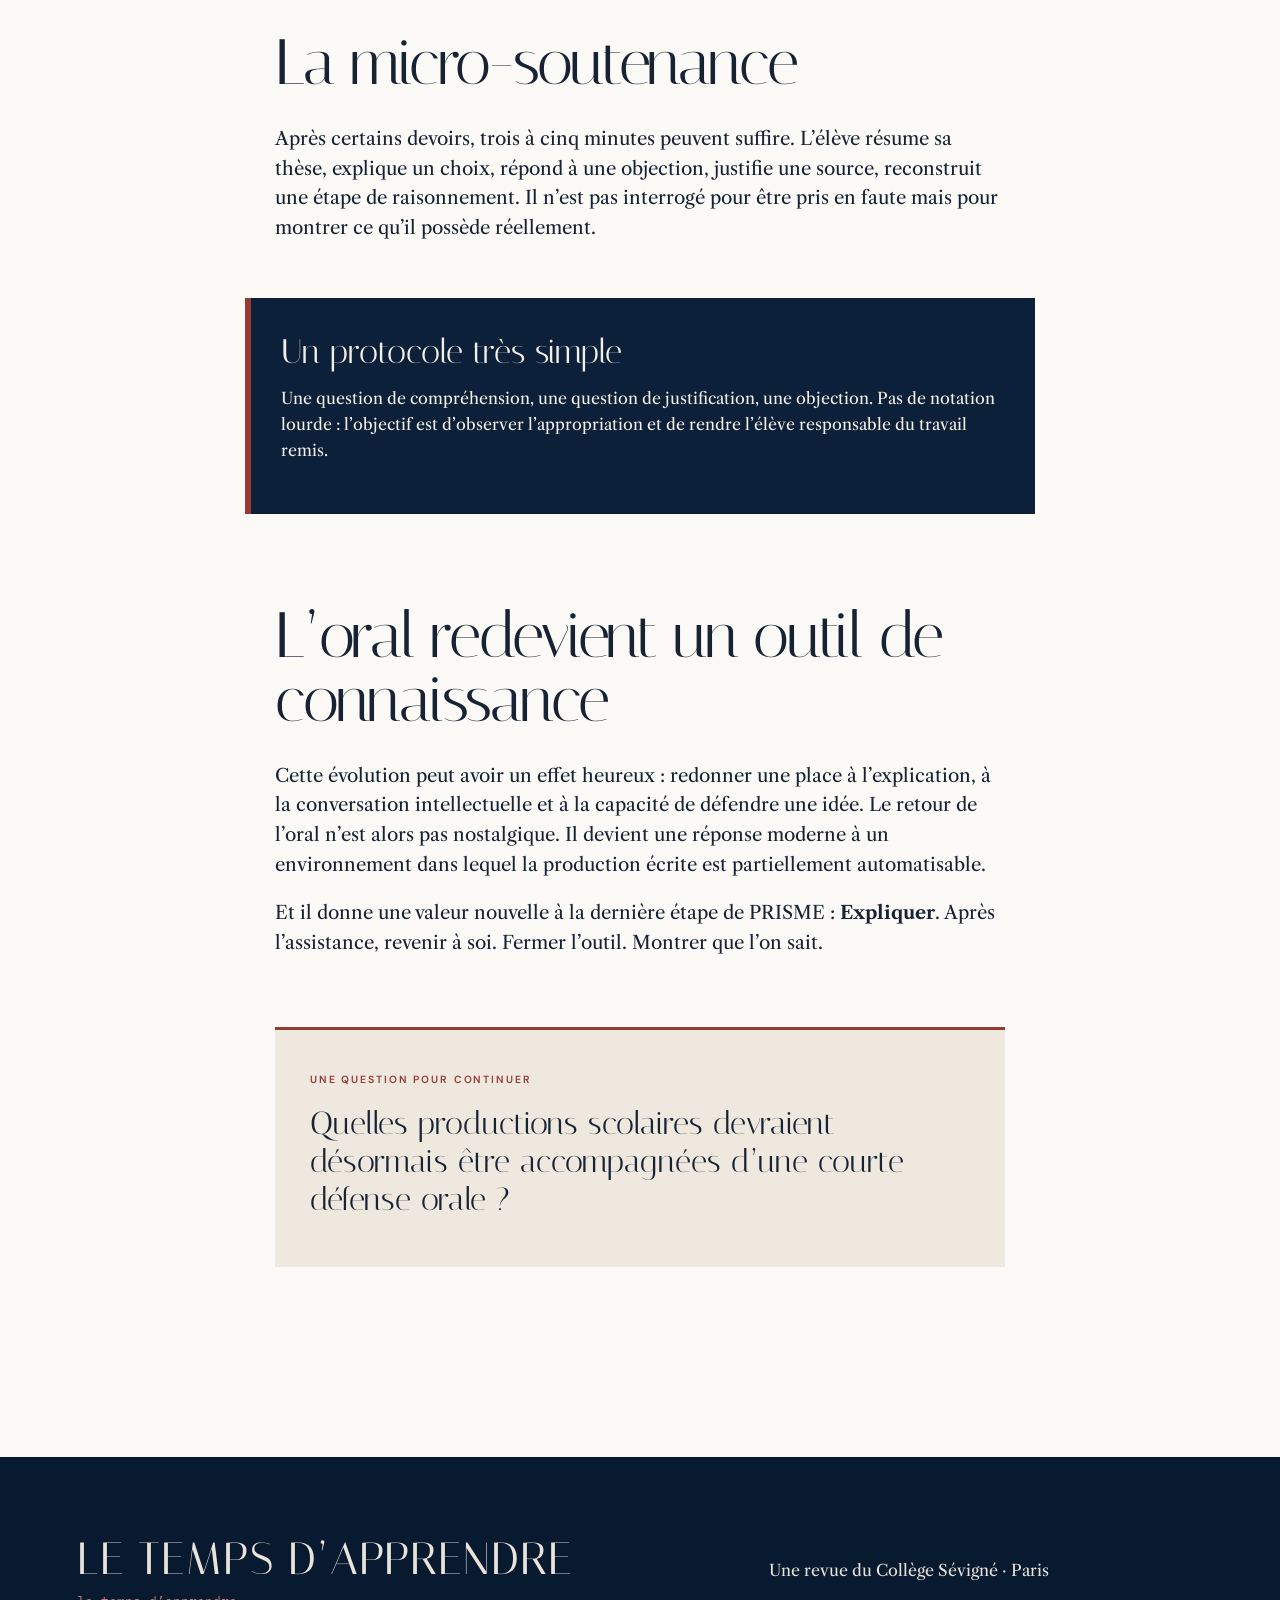
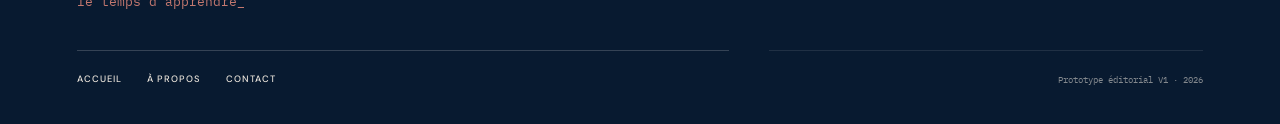
==== commit 884ddbcc: "Add files via upload" ====
--- a/article-expliquer.html
+++ b/article-expliquer.html
@@ -1 +1 @@
-<!doctype html><html lang="fr"><head><meta charset="utf-8"><meta name="viewport" content="width=device-width,initial-scale=1"><title>Expliquer : la nouvelle preuve d’apprentissage — Le Temps d’apprendre</title><link rel="preconnect" href="https://fonts.googleapis.com"><link rel="preconnect" href="https://fonts.gstatic.com" crossorigin><link href="https://fonts.googleapis.com/css2?family=DM+Sans:wght@400;500;600&family=IBM+Plex+Mono:wght@400;500&family=Italiana&family=Libre+Caslon+Text:ital,wght@0,400;0,700;1,400&display=swap" rel="stylesheet"><link rel="stylesheet" href="revue.css"></head><body class="article-page"><header class="article-header"><a class="article-brand" href="index.html">LE TEMPS D’APPRENDRE</a><a class="article-back" href="index.html">← RETOUR À LA REVUE</a></header><main><section class="article-hero"><div class="article-hero-inner"><p class="eyebrow">ENSEIGNER · ÉVALUER</p><h1>Expliquer&nbsp;: la nouvelle preuve d’apprentissage.</h1><p class="article-deck">Lorsque le produit final peut être largement assisté par une IA, l’évaluation doit rendre visible le processus intellectuel qui a permis de le construire.</p><p class="article-meta">ALAN YVON · PÉDAGOGIE · 6 MIN</p></div></section><article class="longform"><p class="drop">Pendant longtemps, le devoir écrit a servi de trace de l’apprentissage. Il ne le prouvait jamais parfaitement, mais il fournissait un indice raisonnable du travail accompli. L’IA générative fragilise cette équivalence.</p><h2>Du produit au raisonnement</h2><p>Un texte peut désormais être grammaticalement impeccable, solidement structuré et pourtant très peu représentatif de l’activité cognitive de l’élève. Il devient donc nécessaire de compléter certains travaux par une vérification simple&nbsp;: peut-il expliquer ce qu’il a écrit&nbsp;?</p><blockquote>Si l’élève peut reconstruire, justifier, défendre et modifier son raisonnement sans assistance, l’outil n’a pas pris la place de l’apprentissage.</blockquote><h2>La micro-soutenance</h2><p>Trois à cinq minutes peuvent suffire. Une question sur le choix d’un argument, une objection, une demande de reformulation, un exemple à produire sans support. L’objectif n’est pas de «&nbsp;piéger&nbsp;» l’élève, mais de rendre visible sa compréhension.</p><div class="article-box"><b>FORMAT POSSIBLE</b><p><strong>Devoir assisté ou non + micro-soutenance de 3 minutes.</strong><br>Une question de compréhension, une justification, une transposition.</p></div><h2>Le E de PRISME</h2><p><strong>Explique</strong> n’est pas une étape décorative. C’est le test final. La machine disparaît et l’élève reprend la parole. L’école retrouve ainsi ce qu’elle cherche à certifier&nbsp;: non pas la qualité d’un document, mais la qualité d’un apprentissage.</p></article></main></body></html>
+<!doctype html><html lang="fr"><head><meta charset="utf-8"><meta name="viewport" content="width=device-width,initial-scale=1"><title>Expliquer : la nouvelle preuve d’apprentissage — Le Temps d’apprendre</title><link rel="preconnect" href="https://fonts.googleapis.com"><link rel="preconnect" href="https://fonts.gstatic.com" crossorigin><link href="https://fonts.googleapis.com/css2?family=DM+Sans:wght@400;500;600&family=IBM+Plex+Mono:wght@400;500&family=Italiana&family=Libre+Caslon+Text:ital,wght@0,400;0,700;1,400&display=swap" rel="stylesheet"><link rel="stylesheet" href="styles.css"></head><body class="article-page"><header class="site-header article-header"><a class="school-brand" href="index.html"><span class="monogram">CS</span><span class="school-name"><strong>LE TEMPS D’APPRENDRE</strong><small>UNE REVUE DU COLLÈGE SÉVIGNÉ</small></span></a><a class="index-button" href="index.html">← ACCUEIL</a></header><main class="article-shell"><p class="article-kicker">ENSEIGNER · ÉVALUER À L’ÂGE DE L’IA</p><h1>Expliquer&nbsp;: la nouvelle preuve d’apprentissage.</h1><p class="article-deck">Lorsque l’IA peut produire un devoir convaincant, il devient nécessaire de rendre visible autre chose que le produit final&nbsp;: le raisonnement de l’élève.</p><div class="article-byline"><span>ALAN YVON</span><span>8 MIN</span><span>ÉDITION PILOTE · 2026</span></div><article class="longform"><p class="drop">Pendant longtemps, le devoir rendu pouvait servir d’indice relativement robuste de ce qu’un élève savait faire. L’IA générative fragilise ce lien. Un texte impeccable ne prouve plus à lui seul que son auteur sait construire l’argument qu’il présente.</p><h2>Ne pas transformer l’école en police de l’authenticité</h2><p>La première tentation consiste à multiplier les dispositifs de détection. Elle est compréhensible mais pédagogiquement pauvre. La question la plus féconde est ailleurs&nbsp;: comment concevoir une évaluation dans laquelle comprendre reste nécessaire, même si l’élève a eu accès à des outils puissants&nbsp;?</p><blockquote>Le produit peut être assisté. La compréhension, elle, doit rester personnelle.</blockquote><h2>La micro-soutenance</h2><p>Après certains devoirs, trois à cinq minutes peuvent suffire. L’élève résume sa thèse, explique un choix, répond à une objection, justifie une source, reconstruit une étape de raisonnement. Il n’est pas interrogé pour être pris en faute mais pour montrer ce qu’il possède réellement.</p><div class="article-callout"><h3>Un protocole très simple</h3><p>Une question de compréhension, une question de justification, une objection. Pas de notation lourde&nbsp;: l’objectif est d’observer l’appropriation et de rendre l’élève responsable du travail remis.</p></div><h2>L’oral redevient un outil de connaissance</h2><p>Cette évolution peut avoir un effet heureux&nbsp;: redonner une place à l’explication, à la conversation intellectuelle et à la capacité de défendre une idée. Le retour de l’oral n’est alors pas nostalgique. Il devient une réponse moderne à un environnement dans lequel la production écrite est partiellement automatisable.</p><p>Et il donne une valeur nouvelle à la dernière étape de PRISME&nbsp;: <strong>Expliquer</strong>. Après l’assistance, revenir à soi. Fermer l’outil. Montrer que l’on sait.</p><div class="article-question"><span class="article-kicker">UNE QUESTION POUR CONTINUER</span><p>Quelles productions scolaires devraient désormais être accompagnées d’une courte défense orale&nbsp;?</p></div></article></main><footer class="site-footer"><div class="footer-title"><strong>LE TEMPS D’APPRENDRE</strong><span>le temps d’apprendre_</span></div><p>Une revue du Collège Sévigné · Paris</p><nav><a href="index.html">ACCUEIL</a><a href="#">À PROPOS</a><a href="#">CONTACT</a></nav><small>Prototype éditorial V1 · 2026</small></footer></body></html>
--- a/styles.css
+++ b/styles.css
@@ -0,0 +1,65 @@
+:root{
+  --navy:#0d2039;
+  --navy2:#112641;
+  --ivory:#f4f0e8;
+  --paper:#fbfaf6;
+  --ink:#172234;
+  --red:#963b34;
+  --red-soft:#c4786f;
+  --muted:#697386;
+  --line:#d8d0c5;
+  --serif:"Libre Caslon Text",Georgia,serif;
+  --display:"Italiana",Georgia,serif;
+  --sans:"DM Sans",Arial,sans-serif;
+  --mono:"IBM Plex Mono",monospace;
+}
+*{box-sizing:border-box}
+html{scroll-behavior:smooth;background:var(--navy)}
+body{margin:0;background:var(--ivory);color:var(--ink);font-family:var(--serif);line-height:1.6;overflow-x:hidden}
+a{color:inherit}button,input{font:inherit}.skip{position:absolute;left:-9999px;top:1rem}.skip:focus{left:1rem;z-index:999;background:var(--paper);padding:.8rem 1rem}
+
+.site-header{position:absolute;z-index:50;top:0;left:0;right:0;display:flex;align-items:center;justify-content:space-between;padding:26px clamp(20px,4vw,62px);color:var(--ivory)}
+.school-brand{display:flex;align-items:center;gap:14px;text-decoration:none}.monogram{width:52px;height:52px;border:1px solid rgba(244,240,232,.65);border-radius:50%;display:grid;place-items:center;font-family:var(--display);font-size:1.25rem}.school-name{display:flex;flex-direction:column;font:500 .68rem/1.35 var(--sans);letter-spacing:.14em}.school-name small{opacity:.62;font-size:.58rem;margin-top:3px}
+.index-button{border:1px solid rgba(244,240,232,.45);color:var(--ivory);background:rgba(13,32,57,.16);backdrop-filter:blur(10px);padding:15px 20px;font:600 .67rem var(--mono);letter-spacing:.18em;cursor:pointer}.index-button b{color:var(--red-soft);margin-left:12px;font-size:1rem}.index-button:hover{background:rgba(13,32,57,.48)}
+.index-panel{position:fixed;z-index:100;inset:0;background:var(--navy);color:var(--ivory);padding:clamp(22px,5vw,70px);transform:translateY(-104%);transition:transform .55s cubic-bezier(.2,.8,.2,1);overflow:auto}.index-panel.open{transform:translateY(0)}.index-toolbar{display:flex;justify-content:space-between;border-bottom:1px solid rgba(244,240,232,.2);padding-bottom:18px;font:500 .65rem var(--mono);letter-spacing:.17em;color:var(--red-soft)}.index-close{border:0;background:none;color:var(--ivory);font:300 2.2rem/1 var(--sans);cursor:pointer}.index-nav{max-width:1200px;margin:45px auto}.index-nav a{display:grid;grid-template-columns:70px minmax(0,1fr) 260px;gap:24px;align-items:baseline;text-decoration:none;border-bottom:1px solid rgba(244,240,232,.18);padding:18px 0}.index-nav a span{font:400 .7rem var(--mono);color:var(--red-soft)}.index-nav a strong{font:400 clamp(2.3rem,5vw,5.4rem)/1 var(--display);letter-spacing:-.03em}.index-nav a em{font:400 .9rem var(--mono);opacity:.55}.index-signature{max-width:1200px;margin:35px auto 0;font:400 1rem var(--mono);color:var(--red-soft)}
+
+.hero{position:relative;min-height:100svh;background:var(--navy);color:var(--ivory);display:flex;align-items:flex-end;overflow:hidden}
+.hero-film,.hero-fallback,.hero-shade,.hero-grain{position:absolute;inset:0;width:100%;height:100%}.hero-film{object-fit:cover;object-position:center 48%;z-index:0}.hero-fallback{z-index:-1;background:url('hero-poster.jpg') center/cover no-repeat}.hero-shade{z-index:1;background:linear-gradient(90deg,rgba(7,21,39,.96) 0%,rgba(9,27,48,.82) 38%,rgba(10,27,48,.28) 67%,rgba(9,22,38,.43) 100%),linear-gradient(0deg,rgba(7,20,36,.72) 0%,transparent 45%)}
+.hero-grain{z-index:2;opacity:.15;pointer-events:none;background-image:url("data:image/svg+xml,%3Csvg viewBox='0 0 180 180' xmlns='http://www.w3.org/2000/svg'%3E%3Cfilter id='n'%3E%3CfeTurbulence type='fractalNoise' baseFrequency='.92' numOctaves='2' stitchTiles='stitch'/%3E%3C/filter%3E%3Crect width='100%25' height='100%25' filter='url(%23n)' opacity='.45'/%3E%3C/svg%3E");mix-blend-mode:soft-light}
+.hero-copy{position:relative;z-index:4;width:min(1050px,76vw);padding:160px clamp(24px,6vw,88px) 80px}.eyebrow{margin:0 0 18px;font:600 .65rem/1.35 var(--sans);letter-spacing:.2em;text-transform:uppercase;color:var(--red)}.eyebrow.light{color:var(--red-soft)}.eyebrow.pale{color:#efd8d3}.typed-brand{margin:0 0 8px;font:400 clamp(.9rem,1.6vw,1.25rem)/1.3 var(--mono);letter-spacing:.045em;color:var(--red-soft)}.typed-brand span{animation:blink 1s steps(1,end) infinite}.hero h1{margin:0;font:400 clamp(4.8rem,10vw,10.8rem)/.83 var(--display);letter-spacing:-.052em}.hero-tagline{font:400 clamp(1.3rem,2.4vw,2.1rem)/1.35 var(--serif);margin:28px 0 0;max-width:540px}.outline-cta{display:inline-flex;align-items:center;gap:34px;margin-top:34px;border:1px solid rgba(196,120,111,.8);padding:14px 18px;text-decoration:none;font:600 .64rem var(--sans);letter-spacing:.15em}.outline-cta span{color:var(--red-soft)}.outline-cta:hover{background:var(--red);border-color:var(--red)}
+.hero-issue{position:absolute;z-index:4;right:clamp(26px,5vw,76px);bottom:78px;display:flex;align-items:flex-start;gap:12px;color:rgba(244,240,232,.72);font:500 .61rem/1.45 var(--mono);letter-spacing:.16em}.hero-issue>span{font:400 3.6rem/1 var(--display);color:var(--red-soft)}.hero-issue p{margin:.4rem 0 0}.scroll-cue{position:absolute;z-index:4;right:19px;top:47%;writing-mode:vertical-rl;text-decoration:none;font:500 .55rem var(--mono);letter-spacing:.18em;display:flex;align-items:center;gap:12px;opacity:.68}.scroll-cue i{display:block;width:1px;height:65px;background:rgba(244,240,232,.48)}
+
+.dossier{display:grid;grid-template-columns:minmax(0,1.15fr) minmax(360px,.85fr);background:var(--paper)}.dossier-story{padding:clamp(70px,9vw,130px) clamp(24px,7vw,105px)}.dossier-story h2{margin:.25em 0 .34em;font:400 clamp(3.5rem,6.8vw,7.2rem)/.98 var(--display);letter-spacing:-.045em}.standfirst{max-width:750px;font-size:clamp(1.1rem,2vw,1.45rem);color:#4f5968}.story-footer{display:flex;gap:22px;align-items:center;margin-top:50px;padding-top:18px;border-top:1px solid var(--line);font:600 .62rem var(--sans);letter-spacing:.13em}.story-footer span:first-child{color:var(--red)}.story-footer a{margin-left:auto;text-decoration:none;border-bottom:1px solid var(--red);padding-bottom:5px}
+.prisme-card{background:var(--red);color:var(--paper);padding:clamp(65px,8vw,120px) clamp(26px,5vw,70px);display:flex;flex-direction:column;justify-content:center}.prisme-card h2{font:400 clamp(4.8rem,8vw,8rem)/.9 var(--display);margin:.1em 0 .35em}.prisme-mini{display:grid;grid-template-columns:repeat(6,1fr);border-top:1px solid rgba(255,255,255,.35);border-bottom:1px solid rgba(255,255,255,.35);padding:22px 0;margin-bottom:34px}.prisme-mini div{min-width:0}.prisme-mini b{display:block;font:400 clamp(1.8rem,3vw,3rem) var(--display)}.prisme-mini span{display:block;font:500 .48rem var(--sans);letter-spacing:.05em;writing-mode:vertical-rl;transform:rotate(180deg);height:82px;margin-top:8px;opacity:.8}.prisme-card>p:not(.eyebrow){font-size:1.2rem;max-width:500px}.prisme-card>a{align-self:flex-start;margin-top:22px;text-decoration:none;border-bottom:1px solid #fff;padding-bottom:7px;font:600 .65rem var(--sans);letter-spacing:.12em}
+
+.prisme-experience{background:var(--navy);color:var(--ivory);padding:clamp(90px,11vw,155px) clamp(24px,6vw,90px)}.prisme-heading{display:grid;grid-template-columns:190px 1fr;gap:50px;max-width:1300px;margin:auto}.prisme-heading .eyebrow{padding-top:12px}.prisme-heading h2{margin:0;font:400 clamp(3.6rem,7vw,7.8rem)/.96 var(--display);letter-spacing:-.045em}.prisme-heading h2 em{color:var(--red-soft);font-style:normal}.prisme-steps{display:grid;grid-template-columns:repeat(6,1fr);max-width:1300px;margin:90px auto 0;border-top:1px solid rgba(244,240,232,.2);border-bottom:1px solid rgba(244,240,232,.2)}.p-step{position:relative;min-height:220px;border:0;border-right:1px solid rgba(244,240,232,.18);background:transparent;color:var(--ivory);cursor:pointer;text-align:left;padding:22px;transition:background .25s ease,color .25s ease}.p-step:last-child{border-right:0}.p-step span{display:block;font:400 4.5rem/1 var(--display);opacity:.46}.p-step b{position:absolute;left:22px;bottom:22px;font:500 .62rem var(--sans);letter-spacing:.13em}.p-step.active,.p-step:hover{background:var(--red);color:#fff}.p-step.active span,.p-step:hover span{opacity:1}.step-reading{max-width:1300px;margin:38px auto 0;display:grid;grid-template-columns:160px minmax(0,720px);gap:30px;align-items:start}.step-num{font:400 .65rem var(--mono);letter-spacing:.12em;color:var(--red-soft)}.step-text{font-size:clamp(1.15rem,2vw,1.55rem);margin:0}
+
+.articles{background:var(--ivory);padding:clamp(90px,11vw,150px) clamp(22px,5vw,74px)}.section-intro{display:grid;grid-template-columns:160px minmax(0,1fr) 330px;gap:40px;align-items:end;max-width:1350px;margin:auto 0 70px}.section-intro h2{margin:0;font:400 clamp(4rem,7vw,7.5rem)/.9 var(--display);letter-spacing:-.045em}.section-intro>p:last-child{margin:0;color:#556071}.article-grid{display:grid;grid-template-columns:1.2fr 1fr 1fr;max-width:1350px;margin:auto;border-top:1px solid var(--line);border-left:1px solid var(--line)}.article-card{position:relative;min-height:530px;padding:34px 32px 30px;border-right:1px solid var(--line);border-bottom:1px solid var(--line);display:flex;flex-direction:column}.article-card.dominant{min-height:610px}.article-card.tinted{background:var(--red);color:#fff}.article-card .number{position:absolute;right:24px;top:12px;font:400 5.2rem var(--display);opacity:.12}.article-card h3{margin:.45em 0 .6em;font:400 clamp(2.4rem,3.7vw,4.4rem)/1.02 var(--display);letter-spacing:-.03em}.article-card h3 a{text-decoration:none}.article-card>p:not(.eyebrow){font-size:1.05rem;color:#586171;max-width:430px}.article-card.tinted>p:not(.eyebrow){color:#f0e4e1}.article-card footer{margin-top:auto;padding-top:18px;border-top:1px solid currentColor;display:flex;justify-content:space-between;gap:20px;font:600 .58rem var(--sans);letter-spacing:.11em;opacity:.9}.article-card footer a{text-decoration:none}
+
+.terrain{position:relative;min-height:720px;background:var(--navy);color:var(--ivory);display:grid;grid-template-columns:1.15fr .85fr;overflow:hidden}.terrain-image{background:url('hero-poster.jpg') center/cover no-repeat;filter:sepia(.15) contrast(1.05);min-height:720px}.terrain-content{display:flex;flex-direction:column;justify-content:center;padding:70px clamp(30px,6vw,90px);background:linear-gradient(135deg,var(--navy),#172d4d)}.terrain-content h2{font:400 clamp(3rem,5.5vw,6rem)/1 var(--display);margin:.25em 0}.terrain-content>p:not(.eyebrow,.type-line){font-size:1.12rem;max-width:540px;color:#d8dce3}.type-line{margin-top:38px;font:400 .82rem var(--mono);color:var(--red-soft)}
+
+.penser{position:relative;background:var(--paper);min-height:720px;padding:clamp(100px,12vw,170px) clamp(24px,7vw,110px);overflow:hidden}.ghost-word{position:absolute;left:-2vw;top:0;font:400 clamp(10rem,25vw,28rem)/.8 var(--display);color:rgba(150,59,52,.06);white-space:nowrap}.penser-copy{position:relative;max-width:900px;margin-left:auto}.penser-copy blockquote{font:400 clamp(3.6rem,6vw,6.7rem)/1.02 var(--display);letter-spacing:-.04em;margin:.25em 0}.penser-copy cite{font:500 .68rem var(--mono);color:var(--red);font-style:normal;letter-spacing:.13em}.penser-copy>p:last-child{max-width:620px;margin-top:54px;padding-top:25px;border-top:1px solid var(--red);font-size:1.2rem}
+
+.newsletter{display:grid;grid-template-columns:1fr 1fr;gap:70px;background:var(--red);color:#fff;padding:clamp(70px,9vw,120px) clamp(24px,7vw,110px)}.newsletter h2{font:400 clamp(3.2rem,5.6vw,6rem)/1 var(--display);margin:.2em 0}.newsletter-form{align-self:end}.newsletter-form label{display:block;font:500 .62rem var(--sans);letter-spacing:.13em;text-transform:uppercase;margin-bottom:12px}.newsletter-form>div{display:flex;border-bottom:1px solid rgba(255,255,255,.75)}.newsletter-form input{flex:1;border:0;background:transparent;color:#fff;padding:14px 0;font:400 1.25rem var(--serif);outline:0;min-width:0}.newsletter-form input::placeholder{color:rgba(255,255,255,.6)}.newsletter-form button{border:0;background:transparent;color:#fff;font:600 .62rem var(--sans);letter-spacing:.1em;cursor:pointer}.newsletter-form small{display:block;margin-top:12px;opacity:.65;font:400 .58rem var(--mono)}
+
+.site-footer{background:#081a30;color:#e9e3da;padding:75px clamp(24px,6vw,90px) 38px;display:grid;grid-template-columns:1.2fr .8fr;gap:40px}.footer-title{display:flex;flex-direction:column}.footer-title strong{font:400 clamp(2rem,3.5vw,4rem) var(--display);letter-spacing:.02em}.footer-title span{font:400 .8rem var(--mono);color:var(--red-soft);margin-top:8px}.site-footer>p{align-self:center;font-size:1rem}.site-footer nav{display:flex;gap:24px;flex-wrap:wrap;border-top:1px solid rgba(255,255,255,.18);padding-top:22px}.site-footer nav a{font:500 .58rem var(--sans);letter-spacing:.12em;text-decoration:none}.site-footer small{text-align:right;border-top:1px solid rgba(255,255,255,.18);padding-top:22px;font:400 .58rem var(--mono);opacity:.55}
+
+.article-page{background:var(--paper)}.article-header{position:sticky;top:0;z-index:30;background:rgba(251,250,246,.93);backdrop-filter:blur(12px);color:var(--ink);border-bottom:1px solid var(--line)}.article-header .monogram{border-color:rgba(13,32,57,.35)}.article-header .index-button{color:var(--ink);border-color:rgba(13,32,57,.24);background:transparent}.article-shell{max-width:1100px;margin:auto;padding:140px 24px 120px}.article-kicker{font:600 .65rem var(--sans);letter-spacing:.18em;color:var(--red);text-transform:uppercase}.article-shell h1{font:400 clamp(4rem,8vw,8rem)/.92 var(--display);letter-spacing:-.05em;margin:.25em 0}.article-deck{max-width:780px;font-size:clamp(1.25rem,2.2vw,1.65rem);color:#4d5869}.article-byline{display:flex;gap:25px;margin-top:35px;padding:18px 0;border-top:1px solid var(--line);border-bottom:1px solid var(--line);font:600 .61rem var(--sans);letter-spacing:.11em}.article-byline span:first-child{color:var(--red)}.longform{max-width:730px;margin:80px auto 0}.longform>p{font-size:1.16rem}.longform .drop:first-letter{float:left;font:400 6.4rem/.72 var(--display);padding:15px 12px 0 0;color:var(--red)}.longform h2{font:400 clamp(2.8rem,5vw,4.7rem)/1 var(--display);letter-spacing:-.035em;margin:1.4em 0 .45em}.longform h3{font:400 2.1rem/1.12 var(--display);margin:1.5em 0 .4em}.longform blockquote{font:400 clamp(2.5rem,4.5vw,4.1rem)/1.05 var(--display);color:var(--red);margin:1.3em 0}.article-callout{margin:55px -30px;padding:35px 30px;background:var(--navy);color:var(--ivory);border-left:6px solid var(--red)}.article-callout h3{margin-top:0}.prisme-detail{margin:70px calc(50% - 50vw);padding:90px max(24px,calc((100vw - 1080px)/2));background:var(--red);color:white}.prisme-detail h2{margin:0 0 45px;font:400 clamp(4rem,8vw,8rem)/.9 var(--display)}.prisme-detail-grid{display:grid;grid-template-columns:repeat(3,1fr);border-top:1px solid rgba(255,255,255,.35);border-left:1px solid rgba(255,255,255,.35)}.prisme-detail-grid div{min-height:220px;padding:25px;border-right:1px solid rgba(255,255,255,.35);border-bottom:1px solid rgba(255,255,255,.35)}.prisme-detail-grid b{font:400 4rem var(--display)}.prisme-detail-grid h3{font:500 .68rem var(--sans);letter-spacing:.13em;margin:.6em 0}.prisme-detail-grid p{font-size:.98rem;opacity:.9}.article-question{margin:70px 0;padding:35px;border-top:3px solid var(--red);background:#eee8de}.article-question p{font:400 2rem/1.2 var(--display);margin:.4em 0}
+
+@keyframes blink{0%,48%{opacity:1}49%,100%{opacity:0}}
+@media (prefers-reduced-motion:reduce){html{scroll-behavior:auto}.hero-film{display:none}.typed-brand span{animation:none}.index-panel{transition:none}}
+
+@media(max-width:1050px){
+  .dossier{grid-template-columns:1fr}.prisme-card{min-height:580px}.section-intro{grid-template-columns:120px 1fr}.section-intro>p:last-child{grid-column:2}.article-grid{grid-template-columns:1fr 1fr}.article-card.tinted{grid-column:1/-1;min-height:420px}.terrain{grid-template-columns:1fr}.terrain-image{min-height:480px}.terrain-content{min-height:560px}.newsletter{grid-template-columns:1fr}.newsletter-form{max-width:700px}.site-footer{grid-template-columns:1fr}.site-footer small{text-align:left}.prisme-heading{grid-template-columns:1fr}.prisme-steps{grid-template-columns:repeat(3,1fr)}.p-step:nth-child(3){border-right:0}.p-step:nth-child(-n+3){border-bottom:1px solid rgba(244,240,232,.18)}
+}
+@media(max-width:720px){
+  .site-header{padding:18px 18px}.school-name{display:none}.monogram{width:46px;height:46px}.index-button{padding:12px 14px}.index-nav a{grid-template-columns:40px 1fr}.index-nav a em{display:none}.index-nav a strong{font-size:clamp(2.3rem,12vw,4.6rem)}
+  .hero{min-height:100svh;align-items:flex-start}.hero-film{object-position:54% 50%}.hero-shade{background:linear-gradient(90deg,rgba(7,21,39,.93) 0%,rgba(7,21,39,.62) 58%,rgba(7,21,39,.2) 100%),linear-gradient(0deg,rgba(7,20,36,.82),transparent 52%)}.hero-copy{width:100%;padding:145px 24px 170px}.hero h1{font-size:clamp(4.1rem,18vw,7rem);line-height:.88}.hero-tagline{font-size:1.45rem;max-width:310px}.hero-issue{left:24px;right:auto;bottom:34px}.scroll-cue{display:none}
+  .dossier-story{padding:75px 24px}.dossier-story h2{font-size:clamp(3.3rem,13vw,5.6rem)}.story-footer{align-items:flex-start;flex-wrap:wrap}.story-footer a{width:100%;margin-left:0;margin-top:8px}.prisme-card{padding:75px 24px;min-height:0}.prisme-mini{grid-template-columns:repeat(3,1fr);row-gap:20px}.prisme-mini span{writing-mode:initial;transform:none;height:auto;font-size:.47rem;margin-top:3px}.prisme-card h2{font-size:clamp(4.7rem,20vw,7rem)}
+  .prisme-experience{padding:80px 20px}.prisme-heading h2{font-size:clamp(3.1rem,14vw,5.3rem)}.prisme-steps{grid-template-columns:1fr 1fr;margin-top:55px}.p-step{min-height:150px}.p-step:nth-child(n){border-right:1px solid rgba(244,240,232,.18);border-bottom:1px solid rgba(244,240,232,.18)}.p-step:nth-child(even){border-right:0}.step-reading{grid-template-columns:1fr;gap:10px}
+  .articles{padding:80px 20px}.section-intro{display:block}.section-intro h2{font-size:clamp(4rem,18vw,6rem);margin:.2em 0}.section-intro>p:last-child{max-width:450px}.article-grid{grid-template-columns:1fr;border-left:0}.article-card,.article-card.dominant,.article-card.tinted{grid-column:auto;min-height:460px;border-left:1px solid var(--line)}.article-card.tinted{border-color:rgba(255,255,255,.3)}.article-card h3{font-size:clamp(2.6rem,11vw,4rem)}
+  .terrain-image{min-height:360px}.terrain-content{min-height:520px;padding:70px 24px}.terrain-content h2{font-size:clamp(3.2rem,13vw,5rem)}
+  .penser{min-height:620px;padding:90px 24px}.penser-copy blockquote{font-size:clamp(3.1rem,13vw,5rem)}.ghost-word{font-size:42vw;top:20px}
+  .newsletter{padding:75px 24px;gap:38px}.newsletter h2{font-size:clamp(3.2rem,13vw,5rem)}.newsletter-form>div{display:block}.newsletter-form button{padding:16px 0}.site-footer{padding:60px 24px 32px}
+  .article-shell{padding:110px 20px 90px}.article-shell h1{font-size:clamp(3.8rem,16vw,6rem)}.article-byline{flex-wrap:wrap}.longform{margin-top:55px}.article-callout{margin:45px -6px}.prisme-detail{padding-top:70px;padding-bottom:70px}.prisme-detail-grid{grid-template-columns:1fr}.prisme-detail-grid div{min-height:0}
+}
